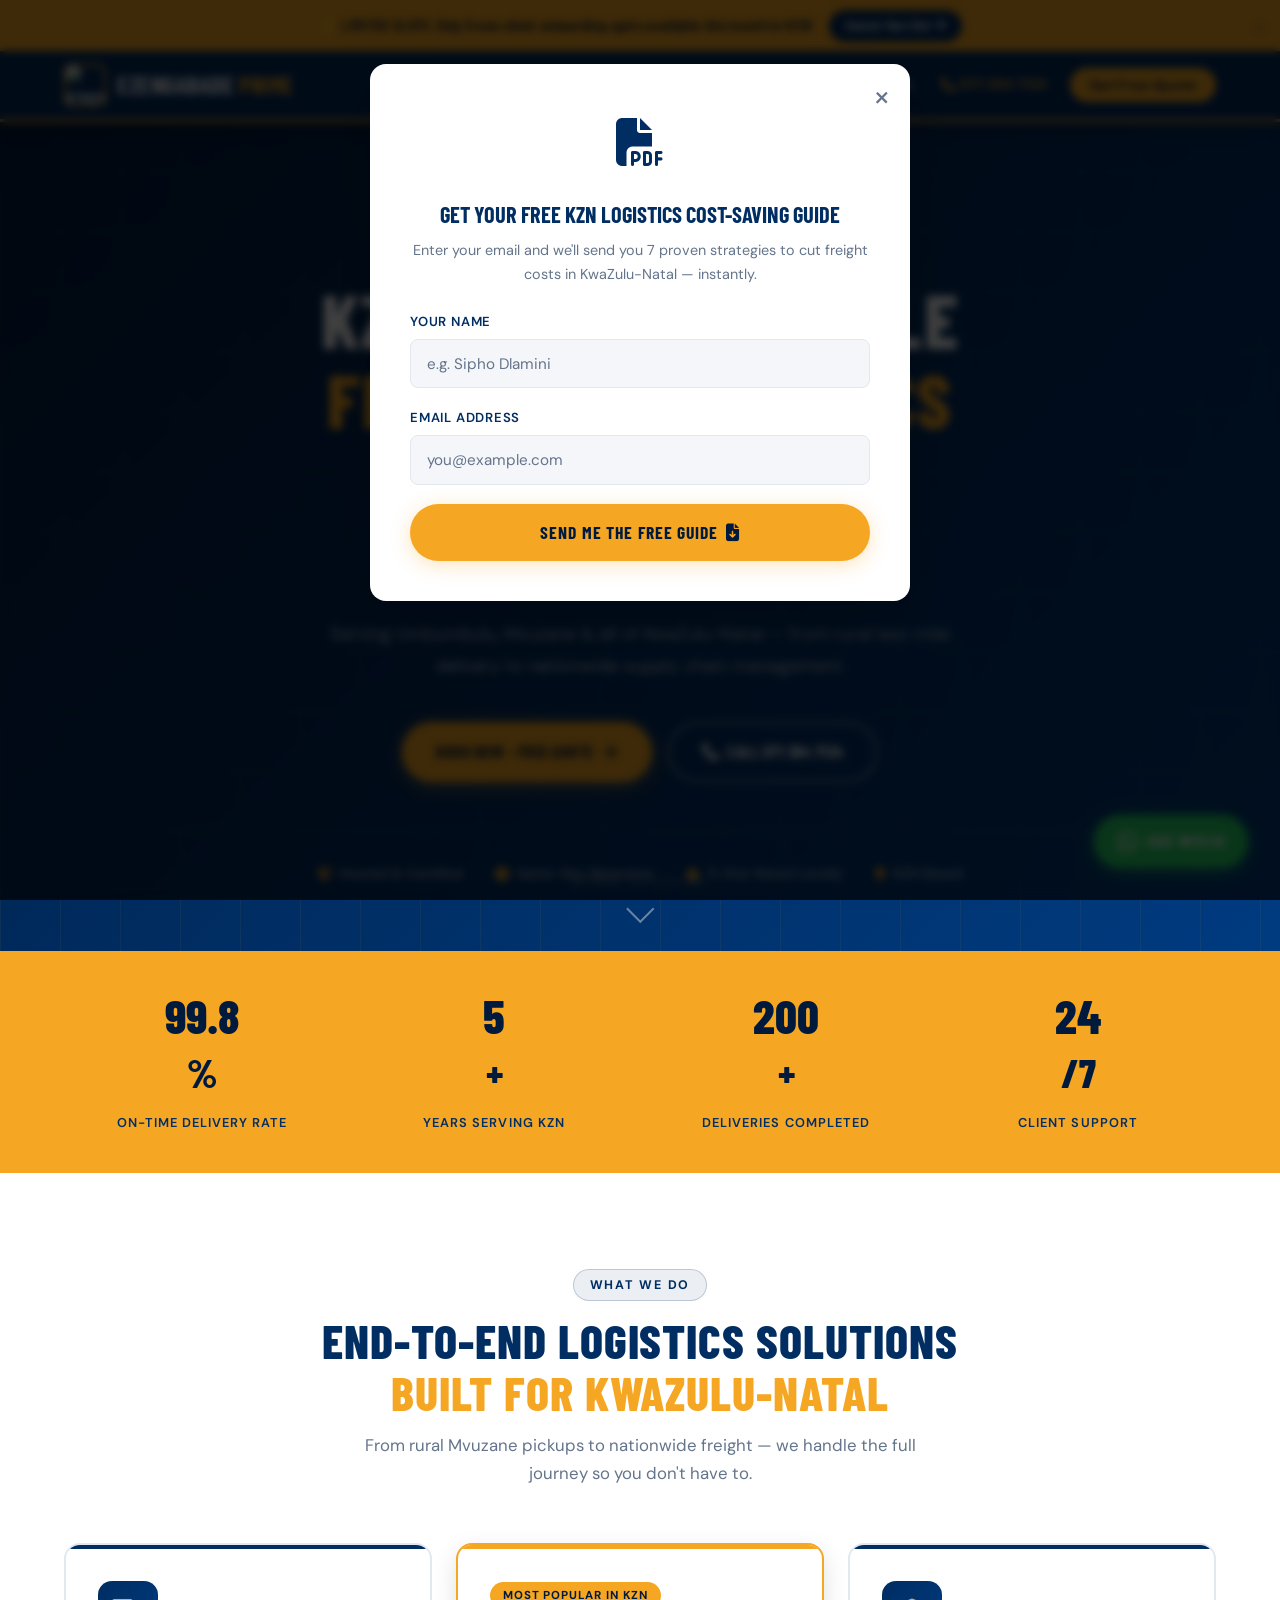
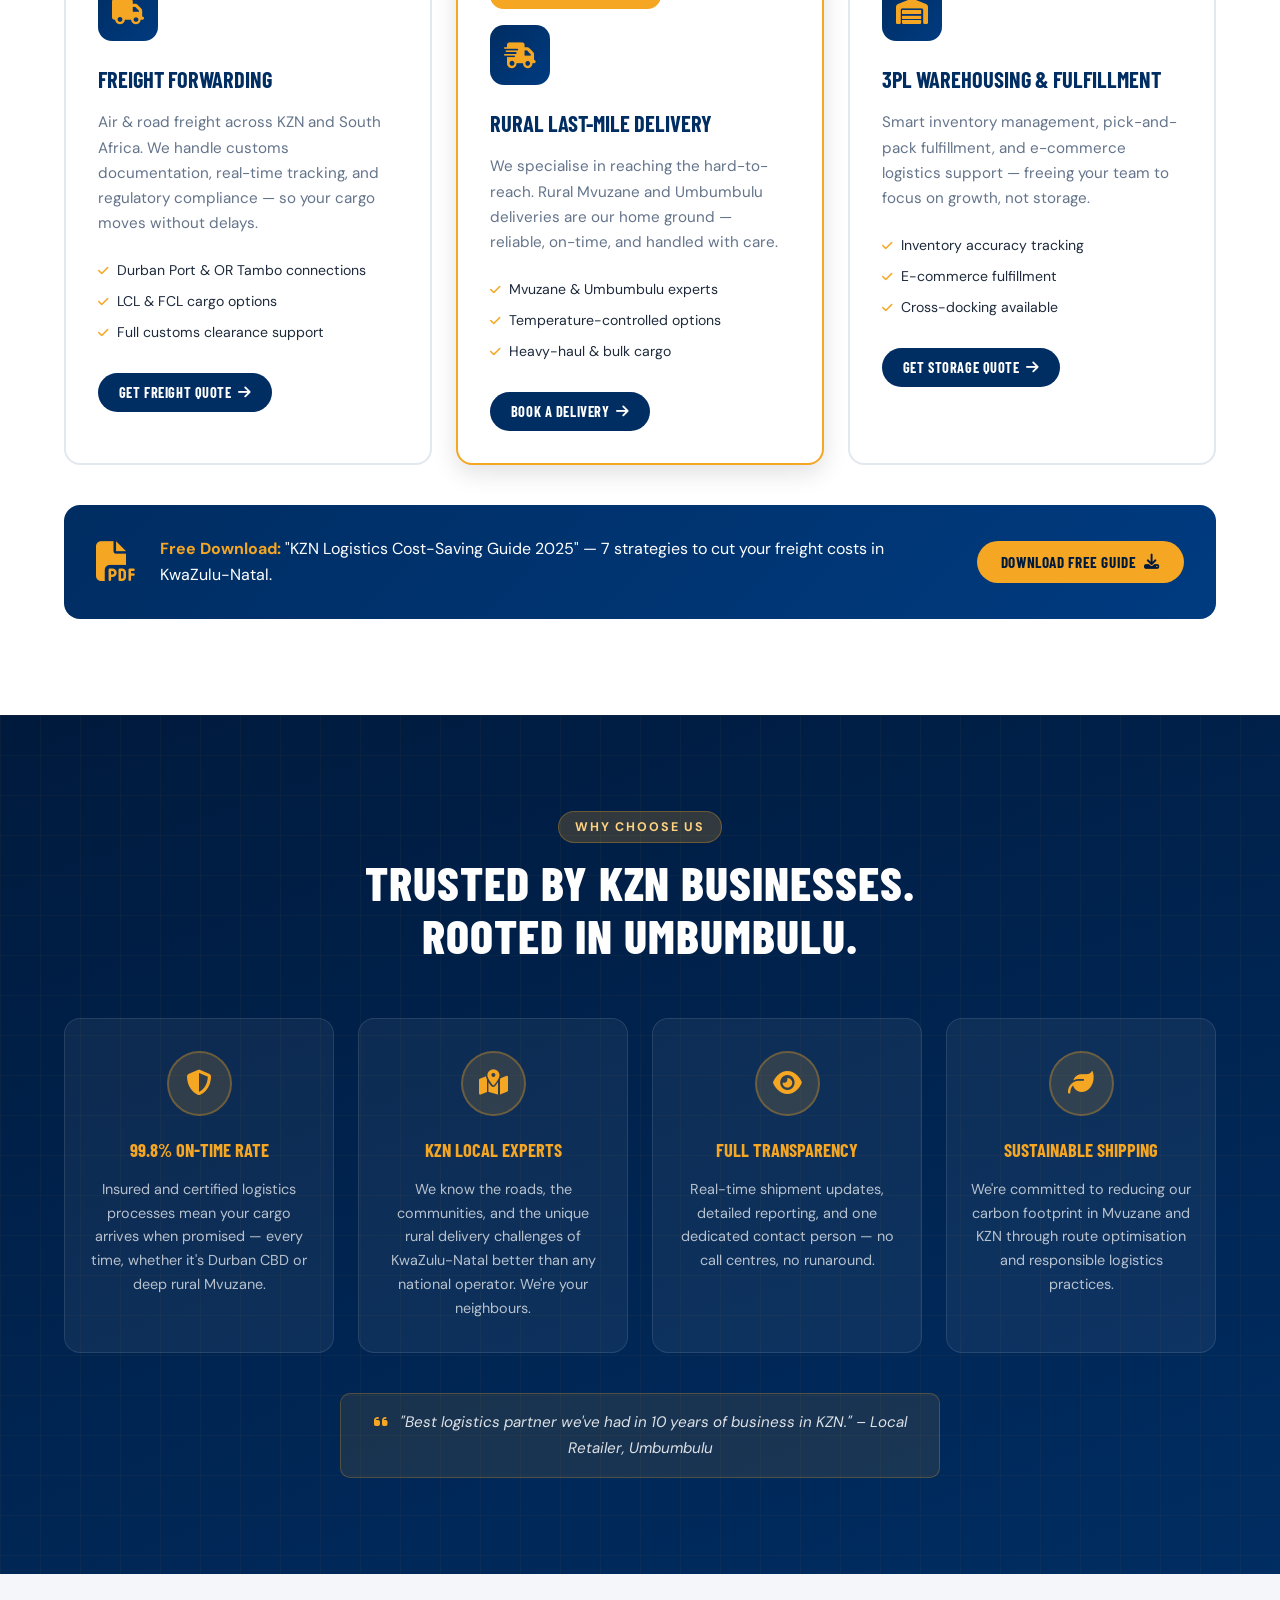
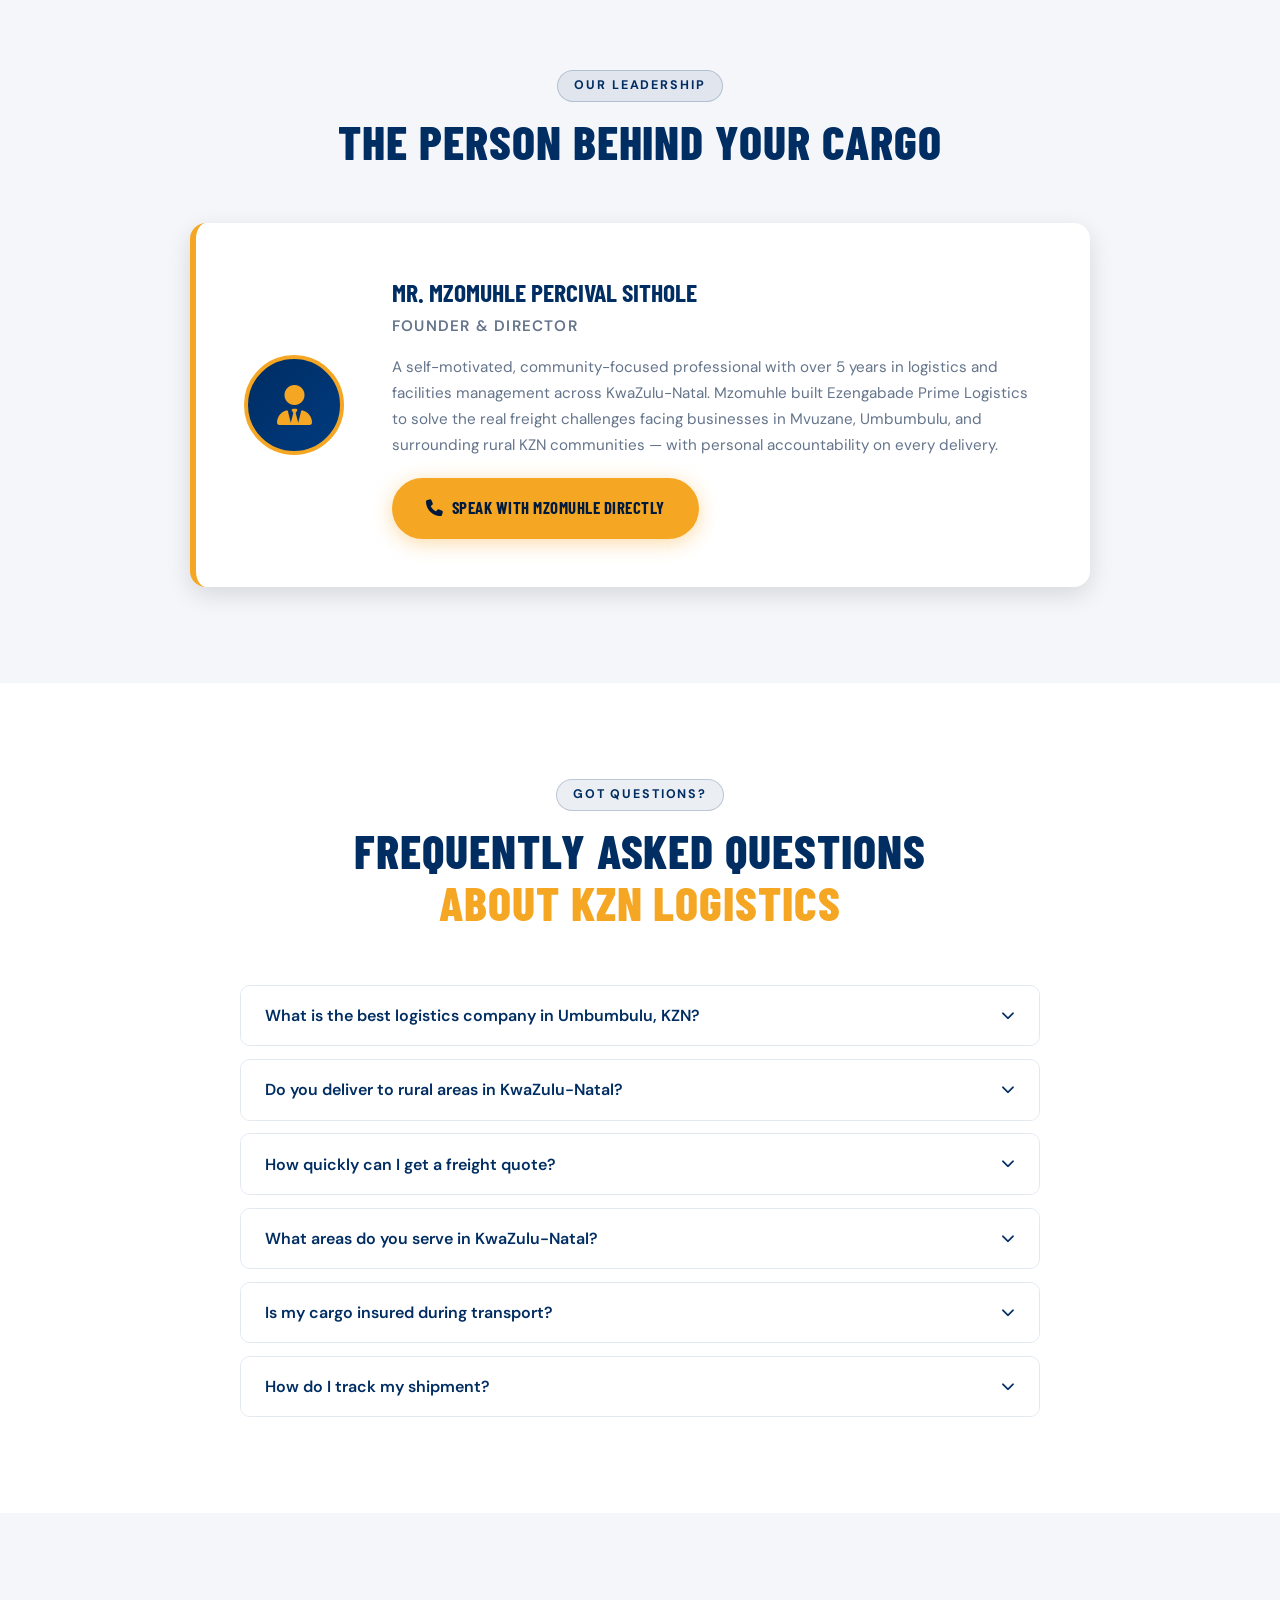
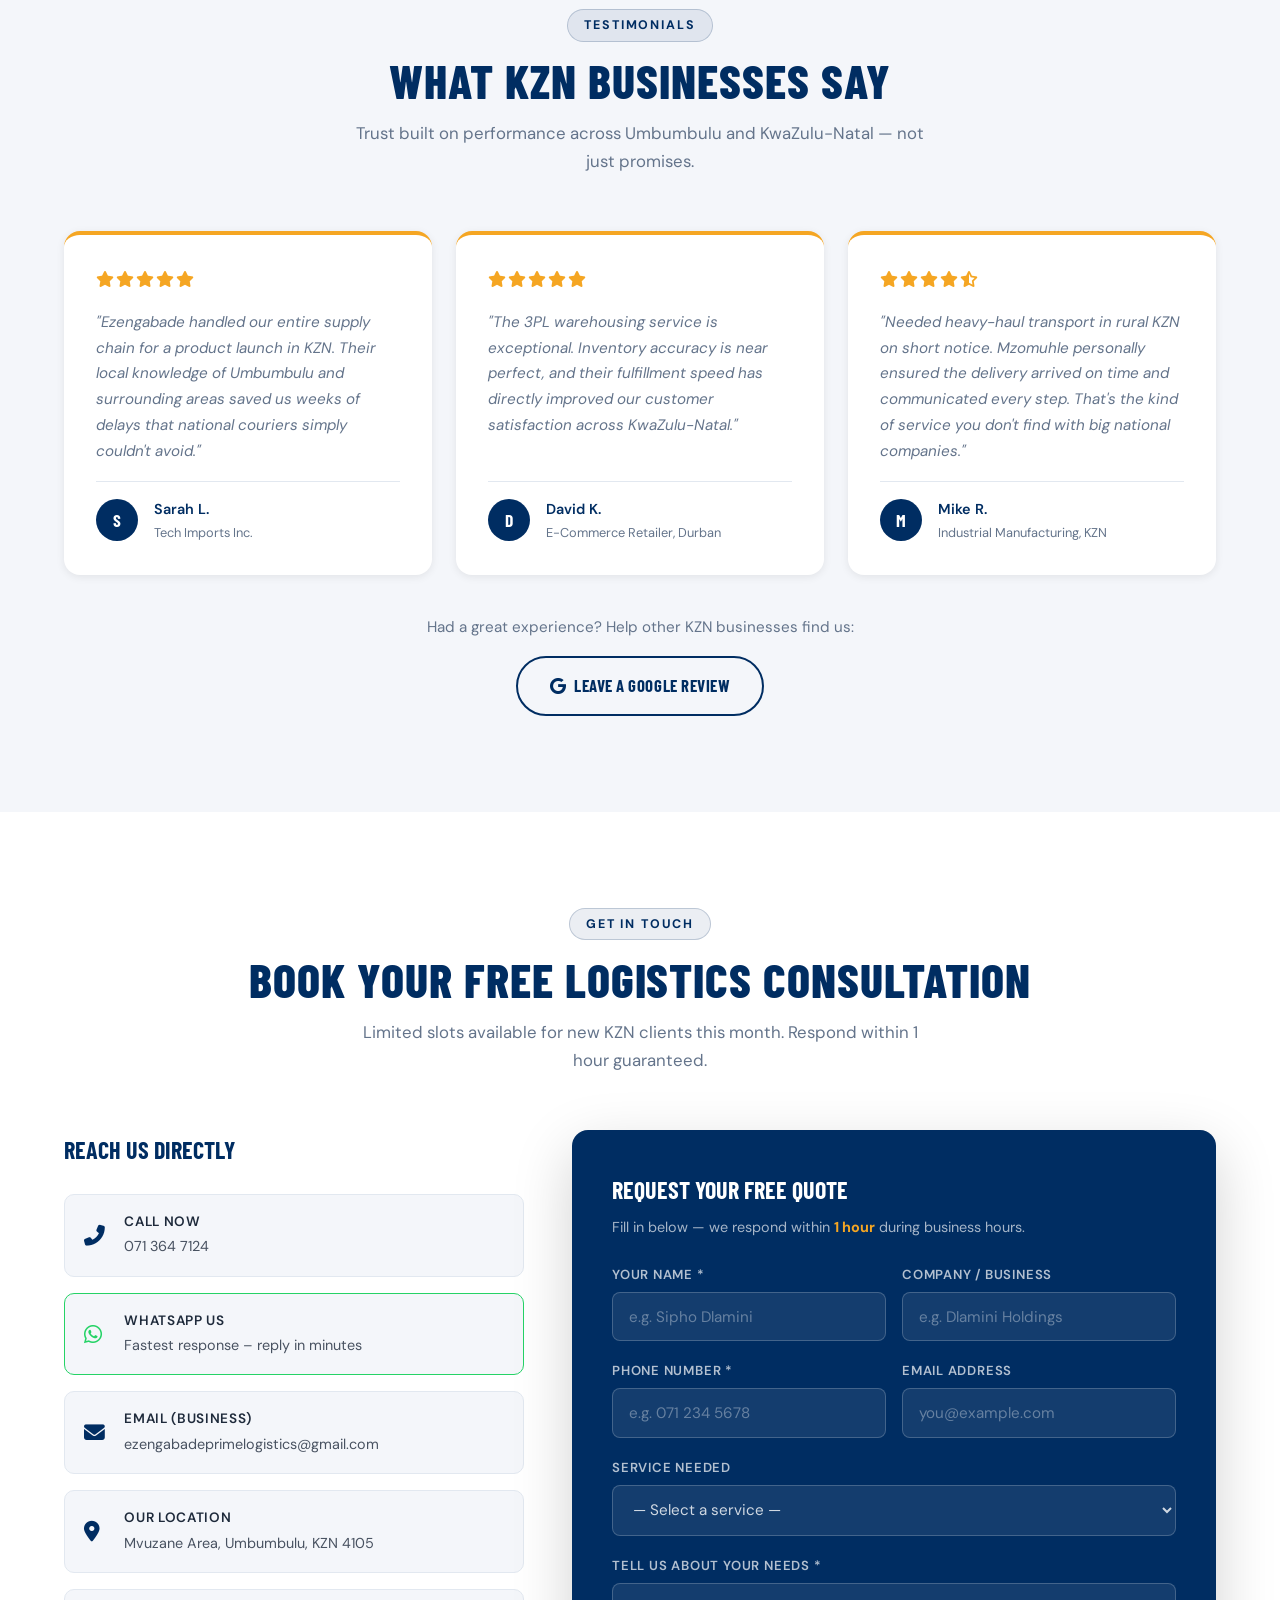
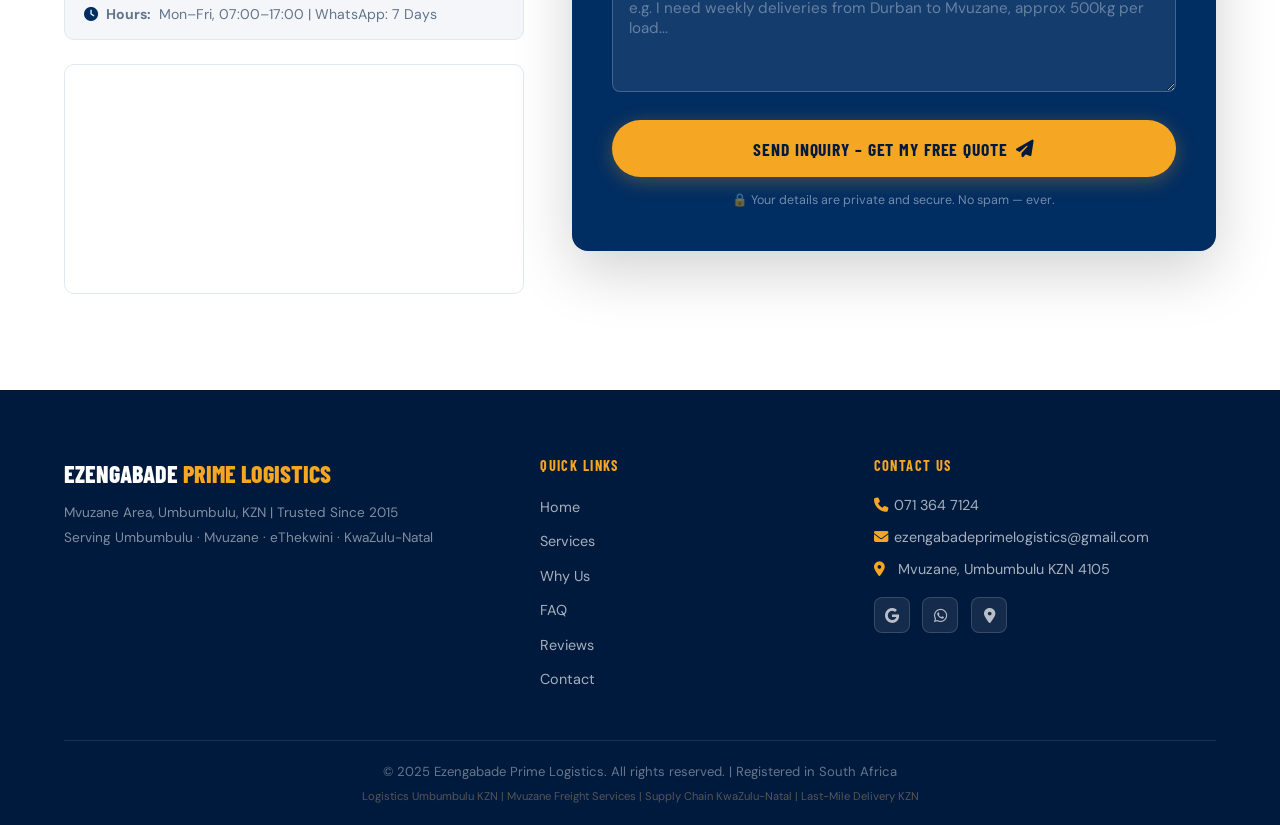
==== index.html @ ec779f1a "update" ====
<!DOCTYPE html>
<html lang="en">
<head>
    <meta charset="UTF-8">
    <meta name="viewport" content="width=device-width, initial-scale=1.0">

    <!-- ===== PRIMARY SEO META TAGS ===== -->
    <title>Ezengabade Prime Logistics | Freight & Delivery Services – Umbumbulu, KZN</title>
    <meta name="description" content="Ezengabade Prime Logistics: Trusted freight forwarding, last-mile delivery & 3PL warehousing in Mvuzane Area, Umbumbulu KZN. Call 071 364 7124 for a free quote today.">
    <meta name="keywords" content="logistics Umbumbulu KZN, Mvuzane freight services, supply chain near Umbumbulu, logistics company KZN, freight forwarding Durban South, last-mile delivery KZN, 3PL warehousing Umbumbulu, rural logistics KwaZulu-Natal">
    <meta name="robots" content="index, follow">
    <meta name="author" content="Ezengabade Prime Logistics">

    <!-- ===== LOCAL BUSINESS / GEO META ===== -->
    <meta name="geo.region" content="ZA-KZN">
    <meta name="geo.placename" content="Umbumbulu, KwaZulu-Natal">
    <meta name="geo.position" content="-29.983979;30.704407">
    <meta name="ICBM" content="-29.983979, 30.704407">

    <!-- ===== OPEN GRAPH (Social / AI Preview) ===== -->
    <meta property="og:title" content="Ezengabade Prime Logistics – Freight & Delivery, Umbumbulu KZN">
    <meta property="og:description" content="Professional freight forwarding, last-mile delivery & supply chain solutions serving Mvuzane, Umbumbulu and all of KwaZulu-Natal. Get a free quote now.">
    <meta property="og:type" content="website">
    <meta property="og:url" content="https://ezengabadeprimelogistics.co.za">
    <meta property="og:image" content="https://ezengabadeprimelogistics.co.za/ezengabade_logo.jpeg">
    <meta property="og:locale" content="en_ZA">

    <!-- ===== TWITTER CARD ===== -->
    <meta name="twitter:card" content="summary_large_image">
    <meta name="twitter:title" content="Ezengabade Prime Logistics – Freight & Delivery KZN">
    <meta name="twitter:description" content="Reliable logistics & freight forwarding based in Umbumbulu, KZN. Serving Mvuzane and all of KwaZulu-Natal.">

    <!-- ===== CANONICAL ===== -->
    <link rel="canonical" href="https://ezengabadeprimelogistics.co.za/">

    <!-- ===== GOOGLE ANALYTICS (GA4) ===== -->
    <script async src="https://www.googletagmanager.com/gtag/js?id=G-5PHPF1S08J"></script>
    <script>
      window.dataLayer = window.dataLayer || [];
      function gtag(){dataLayer.push(arguments);}
      gtag('js', new Date());
      gtag('config', 'G-5PHPF1S08J', { 'send_page_view': true });
      // [CRO] Track CTA clicks as conversion events
      function trackCTA(label) {
        gtag('event', 'cta_click', { 'event_category': 'Lead', 'event_label': label });
      }
    </script>

    <!-- ===== GOOGLE TAG MANAGER (placeholder – replace GTM-XXXXXXX) ===== -->
    <!-- <script>(function(w,d,s,l,i){...})(window,document,'script','dataLayer','GTM-XXXXXXX');</script> -->

    <!-- ===== FACEBOOK PIXEL PLACEHOLDER ===== -->
    <!-- Replace YOUR_PIXEL_ID with actual Pixel ID from Meta Business Manager -->
    <!--
    <script>
      !function(f,b,e,v,n,t,s){...}(window,document,'script','https://connect.facebook.net/en_US/fbevents.js');
      fbq('init', 'YOUR_PIXEL_ID');
      fbq('track', 'PageView');
    </script>
    -->

    <!-- ===== HOTJAR HEATMAP PLACEHOLDER ===== -->
    <!-- Replace YOUR_HOTJAR_ID – tracks clicks, scrolls, rage-clicks for CRO insights -->
    <!--
    <script>
      (function(h,o,t,j,a,r){ h.hj=h.hj||function(){...}; h._hjSettings={hjid:YOUR_HOTJAR_ID,hjsv:6}; ... })(window,document,'https://static.hotjar.com/c/hotjar-','.js?sv=');
    </script>
    -->

    <!-- ===== STRUCTURED DATA: Local Business ===== -->
    <script type="application/ld+json">
    {
      "@context": "https://schema.org",
      "@type": "LocalBusiness",
      "name": "Ezengabade Prime Logistics",
      "description": "Professional freight forwarding, last-mile delivery and 3PL warehousing services in Umbumbulu, KwaZulu-Natal, South Africa.",
      "url": "https://ezengabadeprimelogistics.co.za",
      "telephone": "+27713647124",
      "email": "ezengabadeprimelogistics@gmail.com",
      "founder": { "@type": "Person", "name": "Mr. Mzomuhle Percival Sithole" },
      "address": {
        "@type": "PostalAddress",
        "streetAddress": "Mvuzane Area",
        "addressLocality": "Umbumbulu",
        "addressRegion": "KwaZulu-Natal",
        "postalCode": "4105",
        "addressCountry": "ZA"
      },
      "geo": {
        "@type": "GeoCoordinates",
        "latitude": -29.983979,
        "longitude": 30.704407
      },
      "openingHoursSpecification": [{
        "@type": "OpeningHoursSpecification",
        "dayOfWeek": ["Monday","Tuesday","Wednesday","Thursday","Friday"],
        "opens": "07:00",
        "closes": "17:00"
      }],
      "sameAs": [],
      "priceRange": "$$",
      "areaServed": ["Umbumbulu", "Mvuzane", "KwaZulu-Natal", "South Africa"],
      "serviceType": ["Freight Forwarding", "Last-Mile Delivery", "3PL Warehousing", "Supply Chain Management"]
    }
    </script>

    <!-- ===== STRUCTURED DATA: FAQ Schema (Voice Search + AI Search Optimised) ===== -->
    <script type="application/ld+json">
    {
      "@context": "https://schema.org",
      "@type": "FAQPage",
      "mainEntity": [
        {
          "@type": "Question",
          "name": "What is the best logistics company in Umbumbulu KZN?",
          "acceptedAnswer": {
            "@type": "Answer",
            "text": "Ezengabade Prime Logistics is a leading logistics company in Umbumbulu, KZN, offering freight forwarding, last-mile delivery, and 3PL warehousing across KwaZulu-Natal. Contact us on 071 364 7124."
          }
        },
        {
          "@type": "Question",
          "name": "Does Ezengabade deliver to rural areas in KwaZulu-Natal?",
          "acceptedAnswer": {
            "@type": "Answer",
            "text": "Yes, we specialise in rural KZN delivery including the Mvuzane area and surrounding Umbumbulu communities, overcoming the unique challenges of last-mile delivery in rural KwaZulu-Natal."
          }
        },
        {
          "@type": "Question",
          "name": "How do I get a freight quote in KZN?",
          "acceptedAnswer": {
            "@type": "Answer",
            "text": "Call us on 071 364 7124, WhatsApp us, or fill in our online quote form at ezengabadeprimelogistics.co.za. We respond within the hour during business hours."
          }
        },
        {
          "@type": "Question",
          "name": "What areas does Ezengabade Prime Logistics serve?",
          "acceptedAnswer": {
            "@type": "Answer",
            "text": "We serve Umbumbulu, Mvuzane, Durban South, and all of KwaZulu-Natal for freight, warehousing, and logistics services."
          }
        }
      ]
    }
    </script>

    <!-- Fonts -->
    <link rel="preconnect" href="https://fonts.googleapis.com">
    <link href="https://fonts.googleapis.com/css2?family=Barlow+Condensed:wght@600;700;800&family=DM+Sans:wght@300;400;500;600&display=swap" rel="stylesheet">
    <link rel="stylesheet" href="https://cdnjs.cloudflare.com/ajax/libs/font-awesome/6.4.0/css/all.min.css">
    <link rel="stylesheet" href="style.css">
</head>
<body>

<!-- ===== EXIT-INTENT POPUP (JS-triggered) ===== -->
<div id="exitPopup" class="exit-popup" role="dialog" aria-modal="true" aria-label="Special Offer">
    <div class="exit-popup-content">
        <button class="exit-popup-close" id="closeExitPopup" aria-label="Close">&times;</button>
        <div class="exit-popup-badge">FREE DOWNLOAD</div>
        <h3>Before You Go – Grab Your Free KZN Logistics Guide</h3>
        <p>Download our <strong>"KZN Logistics Cost-Saving Guide 2025"</strong> – 7 proven strategies for cutting freight costs in KwaZulu-Natal.</p>
        <form name="lead-magnet" method="POST" data-netlify="true" action="/thank-you.html" class="exit-popup-form">
            <input type="hidden" name="form-name" value="lead-magnet">
            <input type="hidden" name="Source" value="ExitIntentPopup">
            <input type="email" name="email" placeholder="Enter your email to get the guide" required>
            <button type="submit" onclick="trackCTA('ExitPopup_LeadMagnet')">Send Me the Guide <i class="fas fa-file-download"></i></button>
        </form>
        <p class="exit-popup-small">No spam. Unsubscribe any time.</p>
    </div>
</div>
<div id="exitPopupOverlay" class="exit-popup-overlay"></div>

<!-- ===== URGENT TOP BAR ===== -->
<div class="urgency-bar" id="urgencyBar">
    <span>⚡ LIMITED SLOTS: Only <strong id="slotsLeft">3</strong> new client onboarding spots available this month in KZN!</span>
    <a href="#contact" onclick="trackCTA('UrgencyBar')">Secure Your Slot <i class="fas fa-arrow-right"></i></a>
    <button class="urgency-close" id="closeUrgency" aria-label="Close">×</button>
</div>

<!-- ===== MOBILE MENU ===== -->
<div id="mobileMenu" class="mobile-menu" role="navigation" aria-label="Mobile navigation">
    <button id="closeMenu" class="close-button-mobile" aria-label="Close menu">×</button>
    <ul class="mobile-nav-list">
        <li><a href="#home"><i class="fas fa-home"></i> Home</a></li>
        <li><a href="#services"><i class="fas fa-cube"></i> Services</a></li>
        <li><a href="#why-us"><i class="fas fa-check-circle"></i> Why Us</a></li>
        <li><a href="#faq"><i class="fas fa-question-circle"></i> FAQ</a></li>
        <li><a href="#reviews"><i class="fas fa-star"></i> Reviews</a></li>
        <li><a href="#contact"><i class="fas fa-users"></i> Contact</a></li>
        <li><a href="tel:0713647124" class="mobile-cta-button"><i class="fas fa-phone"></i> Call Now: 071 364 7124</a></li>
    </ul>
</div>

<!-- ===== HEADER ===== -->
<header class="fixed-header" role="banner">
    <div class="container header-inner">
        <a href="#home" class="logo" aria-label="Ezengabade Prime Logistics Home">
            <img src="ezengabade_logo.jpeg" alt="Ezengabade Prime Logistics Logo" class="logo-img">
            <span>Ezengabade <span class="accent-text">Prime</span></span>
        </a>
        <nav role="navigation" aria-label="Main navigation">
            <ul id="nav-list">
                <li><a href="#home">Home</a></li>
                <li><a href="#services">Services</a></li>
                <li><a href="#why-us">Why Us</a></li>
                <li><a href="#faq">FAQ</a></li>
                <li><a href="#reviews">Reviews</a></li>
                <li><a href="tel:0713647124" class="nav-call"><i class="fas fa-phone"></i> 071 364 7124</a></li>
                <li><a href="#contact" class="nav-cta" onclick="trackCTA('Header_GetQuote')">Get Free Quote</a></li>
            </ul>
        </nav>
        <button id="openMenu" class="menu-toggle" aria-label="Open menu" aria-expanded="false"><i class="fas fa-bars"></i></button>
    </div>
</header>

<!-- ===== HERO SECTION ===== -->
<section id="home" class="hero" aria-label="Hero">
    <div class="hero-bg-overlay"></div>
    <div class="hero-grid-lines"></div>
    <div class="container hero-content">
        <!-- A/B Variant A (default) – change hero-variant class to "variant-b" in JS A/B test -->
        <div class="hero-eyebrow"><i class="fas fa-map-marker-alt"></i> Mvuzane Area, Umbumbulu, KZN</div>
        <h1 class="hero-title">
            KZN's Most Reliable<br>
            <span class="hero-title-accent">Freight & Logistics</span><br>
            Partner
        </h1>
        <p class="hero-subtitle">Serving Umbumbulu, Mvuzane &amp; all of KwaZulu-Natal — from rural last-mile delivery to nationwide supply chain management.</p>
        <div class="hero-ctas">
            <a href="#contact" class="cta-button cta-primary" onclick="trackCTA('Hero_GetQuote')">
                Book Now – Free Quote <i class="fas fa-arrow-right"></i>
            </a>
            <a href="tel:0713647124" class="cta-button cta-secondary" onclick="trackCTA('Hero_Call')">
                <i class="fas fa-phone"></i> Call 071 364 7124
            </a>
        </div>
        <div class="hero-trust-bar">
            <div class="trust-item"><i class="fas fa-shield-alt"></i> Insured &amp; Certified</div>
            <div class="trust-item"><i class="fas fa-clock"></i> Same-Day Response</div>
            <div class="trust-item"><i class="fas fa-star"></i> 5-Star Rated Locally</div>
            <div class="trust-item"><i class="fas fa-map-marker-alt"></i> KZN Based</div>
        </div>
    </div>
    <div class="hero-scroll-indicator">
        <span>Scroll to explore</span>
        <div class="scroll-arrow"></div>
    </div>
</section>

<!-- ===== STATS STRIP ===== -->
<section class="stats-strip" aria-label="Key statistics">
    <div class="container stats-grid">
        <div class="stat-item">
            <div class="stat-number" data-target="99.8">0</div>
            <div class="stat-suffix">%</div>
            <div class="stat-label">On-Time Delivery Rate</div>
        </div>
        <div class="stat-item">
            <div class="stat-number" data-target="5">0</div>
            <div class="stat-suffix">+</div>
            <div class="stat-label">Years Serving KZN</div>
        </div>
        <div class="stat-item">
            <div class="stat-number" data-target="200">0</div>
            <div class="stat-suffix">+</div>
            <div class="stat-label">Deliveries Completed</div>
        </div>
        <div class="stat-item">
            <div class="stat-number" data-target="24">0</div>
            <div class="stat-suffix">/7</div>
            <div class="stat-label">Client Support</div>
        </div>
    </div>
</section>

<!-- ===== SERVICES SECTION ===== -->
<section id="services" class="section-padding" aria-label="Services">
    <div class="container">
        <div class="section-header">
            <div class="section-tag">What We Do</div>
            <h2 class="section-title">End-to-End Logistics Solutions<br><span class="title-kzn">Built for KwaZulu-Natal</span></h2>
            <p class="section-description">From rural Mvuzane pickups to nationwide freight — we handle the full journey so you don't have to.</p>
        </div>
        <div class="service-grid">

            <article class="service-card" data-service="Freight Forwarding">
                <div class="service-card-inner">
                    <div class="service-icon-wrap"><i class="fas fa-truck service-icon"></i></div>
                    <h3>Freight Forwarding</h3>
                    <p>Air &amp; road freight across KZN and South Africa. We handle customs documentation, real-time tracking, and regulatory compliance — so your cargo moves without delays.</p>
                    <ul class="service-bullets">
                        <li><i class="fas fa-check"></i> Durban Port & OR Tambo connections</li>
                        <li><i class="fas fa-check"></i> LCL &amp; FCL cargo options</li>
                        <li><i class="fas fa-check"></i> Full customs clearance support</li>
                    </ul>
                    <button class="quote-cta-small open-modal" data-service-name="Freight Forwarding" onclick="trackCTA('Service_Freight')">
                        Get Freight Quote <i class="fas fa-arrow-right"></i>
                    </button>
                </div>
            </article>

            <article class="service-card featured-service" data-service="Last-Mile Delivery">
                <div class="service-card-inner">
                    <div class="service-featured-badge">Most Popular in KZN</div>
                    <div class="service-icon-wrap"><i class="fas fa-truck-fast service-icon"></i></div>
                    <h3>Rural Last-Mile Delivery</h3>
                    <p>We specialise in reaching the hard-to-reach. Rural Mvuzane and Umbumbulu deliveries are our home ground — reliable, on-time, and handled with care.</p>
                    <ul class="service-bullets">
                        <li><i class="fas fa-check"></i> Mvuzane &amp; Umbumbulu experts</li>
                        <li><i class="fas fa-check"></i> Temperature-controlled options</li>
                        <li><i class="fas fa-check"></i> Heavy-haul &amp; bulk cargo</li>
                    </ul>
                    <button class="quote-cta-small open-modal" data-service-name="Last-Mile Delivery" onclick="trackCTA('Service_LastMile')">
                        Book a Delivery <i class="fas fa-arrow-right"></i>
                    </button>
                </div>
            </article>

            <article class="service-card" data-service="3PL Warehousing">
                <div class="service-card-inner">
                    <div class="service-icon-wrap"><i class="fas fa-warehouse service-icon"></i></div>
                    <h3>3PL Warehousing &amp; Fulfillment</h3>
                    <p>Smart inventory management, pick-and-pack fulfillment, and e-commerce logistics support — freeing your team to focus on growth, not storage.</p>
                    <ul class="service-bullets">
                        <li><i class="fas fa-check"></i> Inventory accuracy tracking</li>
                        <li><i class="fas fa-check"></i> E-commerce fulfillment</li>
                        <li><i class="fas fa-check"></i> Cross-docking available</li>
                    </ul>
                    <button class="quote-cta-small open-modal" data-service-name="3PL Warehousing" onclick="trackCTA('Service_3PL')">
                        Get Storage Quote <i class="fas fa-arrow-right"></i>
                    </button>
                </div>
            </article>

        </div>

        <!-- LEAD MAGNET STRIP -->
        <div class="lead-magnet-strip">
            <div class="lead-magnet-icon"><i class="fas fa-file-pdf"></i></div>
            <div class="lead-magnet-text">
                <strong>Free Download:</strong> "KZN Logistics Cost-Saving Guide 2025" — 7 strategies to cut your freight costs in KwaZulu-Natal.
            </div>
            <button class="lead-magnet-btn" id="openLeadMagnet" onclick="trackCTA('LeadMagnet_Services')">
                Download Free Guide <i class="fas fa-download"></i>
            </button>
        </div>
    </div>
</section>

<!-- ===== LEAD MAGNET MODAL ===== -->
<div id="leadMagnetModal" class="modal" role="dialog" aria-modal="true" aria-label="Download KZN Logistics Guide">
    <div class="modal-content lead-magnet-modal-content">
        <button class="close-button" id="closeLeadMagnet" aria-label="Close">&times;</button>
        <div class="lm-icon"><i class="fas fa-file-pdf"></i></div>
        <h3 class="modal-title">Get Your Free KZN Logistics Cost-Saving Guide</h3>
        <p class="modal-subtitle">Enter your email and we'll send you 7 proven strategies to cut freight costs in KwaZulu-Natal — instantly.</p>
        <form name="lead-magnet-modal" method="POST" data-netlify="true" action="/thank-you.html" class="professional-form">
            <input type="hidden" name="form-name" value="lead-magnet-modal">
            <input type="hidden" name="Source" value="LeadMagnetModal">
            <div class="form-group">
                <label for="lm_name">Your Name</label>
                <input type="text" id="lm_name" name="name" placeholder="e.g. Sipho Dlamini" required>
            </div>
            <div class="form-group">
                <label for="lm_email">Email Address</label>
                <input type="email" id="lm_email" name="email" placeholder="you@example.com" required>
            </div>
            <button type="submit" class="submit-button large-button" onclick="trackCTA('LeadMagnet_Download')">
                Send Me the Free Guide <i class="fas fa-file-download"></i>
            </button>
        </form>
    </div>
</div>

<!-- ===== WHY US SECTION ===== -->
<section id="why-us" class="section-padding why-us-section" aria-label="Why choose Ezengabade">
    <div class="container">
        <div class="section-header">
            <div class="section-tag light-tag">Why Choose Us</div>
            <h2 class="section-title white-text">Trusted by KZN Businesses.<br>Rooted in Umbumbulu.</h2>
        </div>
        <div class="feature-grid">
            <div class="feature-item">
                <div class="feature-icon-wrap"><i class="fas fa-shield-alt"></i></div>
                <h3>99.8% On-Time Rate</h3>
                <p>Insured and certified logistics processes mean your cargo arrives when promised — every time, whether it's Durban CBD or deep rural Mvuzane.</p>
            </div>
            <div class="feature-item">
                <div class="feature-icon-wrap"><i class="fas fa-map-marked-alt"></i></div>
                <h3>KZN Local Experts</h3>
                <p>We know the roads, the communities, and the unique rural delivery challenges of KwaZulu-Natal better than any national operator. We're your neighbours.</p>
            </div>
            <div class="feature-item">
                <div class="feature-icon-wrap"><i class="fas fa-eye"></i></div>
                <h3>Full Transparency</h3>
                <p>Real-time shipment updates, detailed reporting, and one dedicated contact person — no call centres, no runaround.</p>
            </div>
            <div class="feature-item">
                <div class="feature-icon-wrap"><i class="fas fa-leaf"></i></div>
                <h3>Sustainable Shipping</h3>
                <p>We're committed to reducing our carbon footprint in Mvuzane and KZN through route optimisation and responsible logistics practices.</p>
            </div>
        </div>

        <!-- SOCIAL PROOF INLINE -->
        <div class="inline-proof">
            <div class="proof-item"><i class="fas fa-quote-left"></i> "Best logistics partner we've had in 10 years of business in KZN." – Local Retailer, Umbumbulu</div>
        </div>
    </div>
</section>

<!-- ===== LEADERSHIP ===== -->
<section id="leadership" class="section-padding leadership-section" aria-label="Leadership">
    <div class="container">
        <div class="section-header">
            <div class="section-tag">Our Leadership</div>
            <h2 class="section-title">The Person Behind Your Cargo</h2>
        </div>
        <div class="leadership-card">
            <div class="leadership-avatar">
                <i class="fas fa-user-tie"></i>
            </div>
            <div class="leadership-info">
                <h3>Mr. Mzomuhle Percival Sithole</h3>
                <p class="leadership-title">Founder &amp; Director</p>
                <p>A self-motivated, community-focused professional with over 5 years in logistics and facilities management across KwaZulu-Natal. Mzomuhle built Ezengabade Prime Logistics to solve the real freight challenges facing businesses in Mvuzane, Umbumbulu, and surrounding rural KZN communities — with personal accountability on every delivery.</p>
                <a href="tel:0713647124" class="cta-button cta-primary" style="display:inline-flex; margin-top:1.2rem;" onclick="trackCTA('Leadership_Call')">
                    <i class="fas fa-phone"></i> Speak with Mzomuhle Directly
                </a>
            </div>
        </div>
    </div>
</section>

<!-- ===== FAQ SECTION (Voice + AI Search Optimised) ===== -->
<section id="faq" class="section-padding faq-section" aria-label="Frequently asked questions">
    <div class="container">
        <div class="section-header">
            <div class="section-tag">Got Questions?</div>
            <h2 class="section-title">Frequently Asked Questions<br><span class="title-kzn">About KZN Logistics</span></h2>
        </div>
        <div class="faq-grid">
            <div class="faq-item">
                <button class="faq-question" aria-expanded="false">
                    What is the best logistics company in Umbumbulu, KZN?
                    <i class="fas fa-chevron-down faq-icon"></i>
                </button>
                <div class="faq-answer">
                    <p>Ezengabade Prime Logistics is widely regarded as the leading logistics company in Umbumbulu, KZN. We are the only logistics provider based right in the Mvuzane area, giving us unmatched local knowledge and response times for clients across KwaZulu-Natal.</p>
                </div>
            </div>
            <div class="faq-item">
                <button class="faq-question" aria-expanded="false">
                    Do you deliver to rural areas in KwaZulu-Natal?
                    <i class="fas fa-chevron-down faq-icon"></i>
                </button>
                <div class="faq-answer">
                    <p>Yes — rural KZN delivery is our speciality. We navigate the roads and terrain of Mvuzane, Umbumbulu, and surrounding communities daily. Where national couriers stop, we keep going.</p>
                </div>
            </div>
            <div class="faq-item">
                <button class="faq-question" aria-expanded="false">
                    How quickly can I get a freight quote?
                    <i class="fas fa-chevron-down faq-icon"></i>
                </button>
                <div class="faq-answer">
                    <p>We respond to all quote requests within 1 hour during business hours. WhatsApp us on 071 364 7124 for the fastest response — we typically reply within minutes.</p>
                </div>
            </div>
            <div class="faq-item">
                <button class="faq-question" aria-expanded="false">
                    What areas do you serve in KwaZulu-Natal?
                    <i class="fas fa-chevron-down faq-icon"></i>
                </button>
                <div class="faq-answer">
                    <p>We are based in Mvuzane, Umbumbulu and serve the wider KZN region including Durban South, eThekwini, and can arrange nationwide freight across South Africa for our clients.</p>
                </div>
            </div>
            <div class="faq-item">
                <button class="faq-question" aria-expanded="false">
                    Is my cargo insured during transport?
                    <i class="fas fa-chevron-down faq-icon"></i>
                </button>
                <div class="faq-answer">
                    <p>Yes. All our logistics operations follow certified, insured processes. We can discuss cargo insurance options with you when you request a quote — your goods are protected.</p>
                </div>
            </div>
            <div class="faq-item">
                <button class="faq-question" aria-expanded="false">
                    How do I track my shipment?
                    <i class="fas fa-chevron-down faq-icon"></i>
                </button>
                <div class="faq-answer">
                    <p>We provide real-time shipment updates directly to you via WhatsApp and email. No waiting on hold — your dedicated contact keeps you informed at every stage of the delivery.</p>
                </div>
            </div>
        </div>
    </div>
</section>

<!-- ===== REVIEWS SECTION ===== -->
<section id="reviews" class="section-padding reviews-section" aria-label="Client reviews">
    <div class="container">
        <div class="section-header">
            <div class="section-tag">Testimonials</div>
            <h2 class="section-title">What KZN Businesses Say</h2>
            <p class="section-description">Trust built on performance across Umbumbulu and KwaZulu-Natal — not just promises.</p>
        </div>
        <div class="review-grid">
            <article class="review-card">
                <div class="stars" aria-label="5 out of 5 stars">
                    <i class="fas fa-star"></i><i class="fas fa-star"></i><i class="fas fa-star"></i><i class="fas fa-star"></i><i class="fas fa-star"></i>
                </div>
                <p class="review-text">"Ezengabade handled our entire supply chain for a product launch in KZN. Their local knowledge of Umbumbulu and surrounding areas saved us weeks of delays that national couriers simply couldn't avoid."</p>
                <div class="reviewer-details">
                    <div class="reviewer-avatar">S</div>
                    <div>
                        <p class="reviewer-name">Sarah L.</p>
                        <p class="reviewer-company">Tech Imports Inc.</p>
                    </div>
                </div>
            </article>
            <article class="review-card">
                <div class="stars" aria-label="5 out of 5 stars">
                    <i class="fas fa-star"></i><i class="fas fa-star"></i><i class="fas fa-star"></i><i class="fas fa-star"></i><i class="fas fa-star"></i>
                </div>
                <p class="review-text">"The 3PL warehousing service is exceptional. Inventory accuracy is near perfect, and their fulfillment speed has directly improved our customer satisfaction across KwaZulu-Natal."</p>
                <div class="reviewer-details">
                    <div class="reviewer-avatar">D</div>
                    <div>
                        <p class="reviewer-name">David K.</p>
                        <p class="reviewer-company">E-Commerce Retailer, Durban</p>
                    </div>
                </div>
            </article>
            <article class="review-card">
                <div class="stars" aria-label="4.5 out of 5 stars">
                    <i class="fas fa-star"></i><i class="fas fa-star"></i><i class="fas fa-star"></i><i class="fas fa-star"></i><i class="fas fa-star-half-alt"></i>
                </div>
                <p class="review-text">"Needed heavy-haul transport in rural KZN on short notice. Mzomuhle personally ensured the delivery arrived on time and communicated every step. That's the kind of service you don't find with big national companies."</p>
                <div class="reviewer-details">
                    <div class="reviewer-avatar">M</div>
                    <div>
                        <p class="reviewer-name">Mike R.</p>
                        <p class="reviewer-company">Industrial Manufacturing, KZN</p>
                    </div>
                </div>
            </article>
        </div>

        <!-- REVIEW CTA -->
        <div class="review-cta-block">
            <p>Had a great experience? Help other KZN businesses find us:</p>
            <a href="YOUR_GBP_REVIEW_LINK" target="_blank" rel="noopener" class="cta-button cta-outline" onclick="trackCTA('GoogleReview')">
                <i class="fab fa-google"></i> Leave a Google Review
            </a>
        </div>
    </div>
</section>

<!-- ===== CONTACT SECTION ===== -->
<section id="contact" class="section-padding contact-section" aria-label="Contact us">
    <div class="container">
        <div class="section-header">
            <div class="section-tag">Get in Touch</div>
            <h2 class="section-title">Book Your Free Logistics Consultation</h2>
            <p class="section-description">Limited slots available for new KZN clients this month. Respond within 1 hour guaranteed.</p>
        </div>

        <div class="contact-layout">
            <!-- Contact Info -->
            <div class="contact-info">
                <h3>Reach Us Directly</h3>
                <div class="contact-detail">
                    <a href="tel:0713647124" class="contact-link-block" onclick="trackCTA('Contact_Call')">
                        <i class="fas fa-phone-alt"></i>
                        <div>
                            <strong>Call Now</strong>
                            <span>071 364 7124</span>
                        </div>
                    </a>
                </div>
                <div class="contact-detail">
                    <a href="https://wa.me/27713647124?text=Hello%20Ezengabade%20Prime%20Logistics%2C%20I%20need%20a%20logistics%20quote." target="_blank" rel="noopener" class="contact-link-block whatsapp-contact" onclick="trackCTA('Contact_WhatsApp')">
                        <i class="fab fa-whatsapp"></i>
                        <div>
                            <strong>WhatsApp Us</strong>
                            <span>Fastest response – reply in minutes</span>
                        </div>
                    </a>
                </div>
                <div class="contact-detail">
                    <a href="mailto:ezengabadeprimelogistics@gmail.com" class="contact-link-block" onclick="trackCTA('Contact_Email')">
                        <i class="fas fa-envelope"></i>
                        <div>
                            <strong>Email (Business)</strong>
                            <span>ezengabadeprimelogistics@gmail.com</span>
                        </div>
                    </a>
                </div>
                <div class="contact-detail">
                    <div class="contact-link-block no-link">
                        <i class="fas fa-map-marker-alt"></i>
                        <div>
                            <strong>Our Location</strong>
                            <span>Mvuzane Area, Umbumbulu, KZN 4105</span>
                        </div>
                    </div>
                </div>
                <div class="contact-hours">
                    <i class="fas fa-clock"></i>
                    <strong>Hours:</strong> Mon–Fri, 07:00–17:00 | WhatsApp: 7 Days
                </div>

                <!-- MAP EMBED -->
                <div class="map-embed-container" style="margin-top:1.5rem;">
                    <iframe
                        title="Ezengabade Prime Logistics location in Umbumbulu, KZN"
                        src="https://www.google.com/maps/embed?pb=!1m18!1m12!1m3!1d3455.841703457901!2d30.704406999999996!3d-29.983978950000004!2m3!1f0!2f0!3f0!3m2!1i1024!2i768!4f13.1!3m3!1m2!1s0x1ef659e763f0b82f%3A0x8ace520bec514431!2sUmbumbulu%2C%204105!5e0!3m2!1sen!2sza!4v1764681576257!5m2!1sen!2sza"
                        width="100%" height="220" style="border:0; border-radius:10px;" allowfullscreen loading="lazy" referrerpolicy="no-referrer-when-downgrade">
                    </iframe>
                </div>
            </div>

            <!-- Contact Form -->
            <div class="contact-form-wrapper">
                <h4 class="form-header">Request Your Free Quote</h4>
                <p class="form-subheader">Fill in below — we respond within <strong>1 hour</strong> during business hours.</p>
                <form name="general-inquiry" method="POST" data-netlify="true" action="/thank-you.html" class="professional-form" id="mainContactForm">
                    <input type="hidden" name="form-name" value="general-inquiry">
                    <input type="hidden" name="Source" value="Website_ContactForm">

                    <div class="form-row">
                        <div class="form-group">
                            <label for="c_name">Your Name *</label>
                            <input type="text" id="c_name" name="name" placeholder="e.g. Sipho Dlamini" required autocomplete="name">
                        </div>
                        <div class="form-group">
                            <label for="c_company">Company / Business</label>
                            <input type="text" id="c_company" name="company" placeholder="e.g. Dlamini Holdings" autocomplete="organization">
                        </div>
                    </div>
                    <div class="form-row">
                        <div class="form-group">
                            <label for="c_phone">Phone Number *</label>
                            <input type="tel" id="c_phone" name="phone" placeholder="e.g. 071 234 5678" required autocomplete="tel">
                        </div>
                        <div class="form-group">
                            <label for="c_email">Email Address</label>
                            <input type="email" id="c_email" name="email" placeholder="you@example.com" autocomplete="email">
                        </div>
                    </div>
                    <div class="form-group">
                        <label for="c_service">Service Needed</label>
                        <select id="c_service" name="service">
                            <option value="">— Select a service —</option>
                            <option value="Freight Forwarding">Freight Forwarding</option>
                            <option value="Last-Mile Delivery">Last-Mile / Rural Delivery</option>
                            <option value="3PL Warehousing">3PL Warehousing &amp; Fulfillment</option>
                            <option value="Heavy Haul">Heavy-Haul Transport</option>
                            <option value="Supply Chain">Supply Chain Management</option>
                            <option value="Other">Other / Not Sure</option>
                        </select>
                    </div>
                    <div class="form-group">
                        <label for="c_details">Tell Us About Your Needs *</label>
                        <textarea id="c_details" name="details" rows="4" placeholder="e.g. I need weekly deliveries from Durban to Mvuzane, approx 500kg per load..." required></textarea>
                    </div>
                    <button type="submit" class="submit-button large-button" onclick="trackCTA('ContactForm_Submit')">
                        Send Inquiry – Get My Free Quote <i class="fas fa-paper-plane"></i>
                    </button>
                    <p class="form-privacy">🔒 Your details are private and secure. No spam — ever.</p>
                </form>
            </div>
        </div>
    </div>
</section>

<!-- ===== FOOTER ===== -->
<footer role="contentinfo">
    <div class="container footer-inner">
        <div class="footer-brand">
            <p class="footer-logo">Ezengabade <span>Prime Logistics</span></p>
            <p class="footer-tagline">Mvuzane Area, Umbumbulu, KZN | Trusted Since 2015</p>
            <p class="footer-tagline">Serving Umbumbulu · Mvuzane · eThekwini · KwaZulu-Natal</p>
        </div>
        <div class="footer-links">
            <h4>Quick Links</h4>
            <ul>
                <li><a href="#home">Home</a></li>
                <li><a href="#services">Services</a></li>
                <li><a href="#why-us">Why Us</a></li>
                <li><a href="#faq">FAQ</a></li>
                <li><a href="#reviews">Reviews</a></li>
                <li><a href="#contact">Contact</a></li>
            </ul>
        </div>
        <div class="footer-contact">
            <h4>Contact Us</h4>
            <p><a href="tel:0713647124"><i class="fas fa-phone"></i> 071 364 7124</a></p>
            <p><a href="mailto:ezengabadeprimelogistics@gmail.com"><i class="fas fa-envelope"></i> ezengabadeprimelogistics@gmail.com</a></p>
            <p><i class="fas fa-map-marker-alt"></i> Mvuzane, Umbumbulu KZN 4105</p>
            <div class="footer-social">
                <a href="YOUR_GBP_REVIEW_LINK" target="_blank" rel="noopener" title="Review us on Google" aria-label="Google Reviews">
                    <i class="fab fa-google"></i>
                </a>
                <a href="https://wa.me/27713647124" target="_blank" rel="noopener" title="WhatsApp us" aria-label="WhatsApp">
                    <i class="fab fa-whatsapp"></i>
                </a>
                <a href="YOUR_GBP_MAPS_LINK" target="_blank" rel="noopener" title="Find us on Google Maps" aria-label="Google Maps">
                    <i class="fas fa-map-marker-alt"></i>
                </a>
            </div>
        </div>
    </div>
    <div class="footer-bottom">
        <div class="container">
            <p class="copyright">© 2025 Ezengabade Prime Logistics. All rights reserved. | Registered in South Africa</p>
            <p class="footer-seo-keywords" aria-hidden="true" style="font-size:0.7rem; color:#555; margin-top:0.3rem;">
                Logistics Umbumbulu KZN | Mvuzane Freight Services | Supply Chain KwaZulu-Natal | Last-Mile Delivery KZN
            </p>
        </div>
    </div>
</footer>

<!-- ===== SERVICE QUOTE MODAL ===== -->
<div id="serviceModal" class="modal" role="dialog" aria-modal="true" aria-label="Request a service quote">
    <div class="modal-content">
        <button class="close-button" id="closeServiceModal" aria-label="Close">&times;</button>
        <div class="modal-header-icon"><i class="fas fa-file-invoice"></i></div>
        <h3 class="modal-title">Request Quote: <span id="modalServiceName"></span></h3>
        <p class="modal-subtitle">Tell us your needs — we'll send a tailored quote within 1 hour.</p>
        <form name="service-quote" method="POST" data-netlify="true" action="/thank-you.html" class="professional-form">
            <input type="hidden" name="form-name" value="service-quote">
            <input type="hidden" name="ServiceRequested" id="serviceRequestedInput">
            <input type="hidden" name="Source" value="Website_QuoteModal">
            <div class="form-group">
                <label for="modal_name">Full Name *</label>
                <input type="text" id="modal_name" name="name" placeholder="e.g. Sipho Dlamini" required>
            </div>
            <div class="form-group">
                <label for="modal_phone">Phone Number *</label>
                <input type="tel" id="modal_phone" name="phone" placeholder="e.g. 071 234 5678" required>
            </div>
            <div class="form-group">
                <label for="modal_email">Email Address</label>
                <input type="email" id="modal_email" name="email" placeholder="you@example.com">
            </div>
            <div class="form-group">
                <label for="modal_cargo">Cargo / Freight Details *</label>
                <textarea id="modal_cargo" name="cargo_details" rows="3" placeholder="e.g. 5 pallets of building materials, Durban to Mvuzane weekly..." required></textarea>
            </div>
            <button type="submit" class="submit-button large-button" onclick="trackCTA('ServiceModal_Submit')">
                Get My Quote Now <i class="fas fa-arrow-right"></i>
            </button>
        </form>
    </div>
</div>

<!-- ===== WHATSAPP FLOATING BUTTON ===== -->
<a href="https://wa.me/27713647124?text=Hello%20Ezengabade%20Prime%20Logistics%2C%20I%20need%20a%20logistics%20quote." 
   target="_blank" rel="noopener" class="whatsapp-float" 
   title="Chat with us on WhatsApp – fastest response"
   aria-label="Chat on WhatsApp"
   onclick="trackCTA('WhatsApp_Float')">
    <i class="fab fa-whatsapp"></i>
    <span class="whatsapp-label">Chat with us</span>
</a>

<!-- ===== TIDIO CHATBOT PLACEHOLDER ===== -->
<!-- Replace YOUR_TIDIO_KEY with your Tidio public key from app.tidio.com -->
<!-- <script src="//code.tidio.co/YOUR_TIDIO_KEY.js" async></script> -->

<script src="script.js"></script>
</body>
</html>
---- style.css ----
/* =====================================================
   EZENGABADE PRIME LOGISTICS — style.css (Rebuilt)
   Design: Bold Industrial / KZN Professional
   Focus: CRO, Mobile-First, Sub-2s Load, Local SEO
   ===================================================== */

/* --- DESIGN TOKENS --- */
:root {
    --navy:        #002D62;
    --navy-dark:   #001A3D;
    --navy-mid:    #003B80;
    --gold:        #F5A623;
    --gold-dark:   #D4881A;
    --gold-light:  #FFD280;
    --white:       #FFFFFF;
    --off-white:   #F4F6FA;
    --text:        #1E2A3B;
    --text-muted:  #64748B;
    --border:      #E2E8F0;
    --green:       #25D366;
    --green-dark:  #128C7E;
    --radius:      10px;
    --radius-lg:   16px;
    --shadow-sm:   0 2px 8px rgba(0,0,0,0.08);
    --shadow-md:   0 8px 24px rgba(0,0,0,0.12);
    --shadow-lg:   0 20px 60px rgba(0,0,0,0.18);
    --transition:  0.3s cubic-bezier(0.4, 0, 0.2, 1);
    --font-display:'Barlow Condensed', sans-serif;
    --font-body:   'DM Sans', sans-serif;
}

/* --- RESET & BASE --- */
*, *::before, *::after { box-sizing: border-box; margin: 0; padding: 0; }

html { scroll-behavior: smooth; font-size: 16px; }

body {
    font-family: var(--font-body);
    color: var(--text);
    background: var(--white);
    line-height: 1.65;
    -webkit-font-smoothing: antialiased;
}

img { max-width: 100%; display: block; }
a { text-decoration: none; }
ul { list-style: none; }
button { cursor: pointer; font-family: inherit; }

.container {
    width: 90%;
    max-width: 1200px;
    margin: 0 auto;
}

.section-padding { padding: 6rem 0; }

/* =====================================================
   URGENCY BAR
   ===================================================== */
.urgency-bar {
    background: var(--gold);
    color: var(--navy-dark);
    padding: 0.6rem 1.5rem;
    display: flex;
    align-items: center;
    justify-content: center;
    gap: 1rem;
    font-family: var(--font-display);
    font-size: 1rem;
    font-weight: 600;
    letter-spacing: 0.02em;
    position: relative;
    z-index: 1100;
    text-align: center;
    flex-wrap: wrap;
}

.urgency-bar a {
    background: var(--navy);
    color: var(--white);
    padding: 0.3rem 1rem;
    border-radius: 50px;
    font-size: 0.85rem;
    transition: background var(--transition);
    white-space: nowrap;
}
.urgency-bar a:hover { background: var(--navy-dark); }

.urgency-close {
    background: none;
    border: none;
    font-size: 1.4rem;
    color: var(--navy);
    line-height: 1;
    opacity: 0.6;
    transition: opacity var(--transition);
    position: absolute;
    right: 1rem;
    top: 50%;
    transform: translateY(-50%);
}
.urgency-close:hover { opacity: 1; }

/* =====================================================
   HEADER
   ===================================================== */
.fixed-header {
    background: var(--navy);
    padding: 0.8rem 0;
    position: fixed;
    width: 100%;
    top: 0;
    z-index: 1000;
    border-bottom: 3px solid var(--gold);
    box-shadow: 0 2px 20px rgba(0,0,0,0.3);
    transition: padding var(--transition), background var(--transition);
}

/* Header is pushed down by urgency bar – JS handles this */
.fixed-header.scrolled {
    background: rgba(0,29,62,0.97);
    padding: 0.5rem 0;
    backdrop-filter: blur(8px);
}

.header-inner {
    display: flex;
    align-items: center;
    justify-content: space-between;
    gap: 1rem;
}

/* Logo */
.logo {
    display: flex;
    align-items: center;
    gap: 0.7rem;
    color: var(--white);
    font-family: var(--font-display);
    font-size: 1.5rem;
    font-weight: 700;
    letter-spacing: 0.02em;
    text-transform: uppercase;
}
.logo-img {
    width: 42px;
    height: 42px;
    border-radius: 8px;
    object-fit: cover;
    border: 2px solid var(--gold);
}
.accent-text { color: var(--gold); }

/* Nav */
nav ul {
    display: flex;
    align-items: center;
    gap: 0;
}
nav ul li a {
    color: rgba(255,255,255,0.85);
    font-size: 0.9rem;
    font-weight: 500;
    padding: 0.4rem 0.9rem;
    border-radius: 6px;
    transition: color var(--transition), background var(--transition);
}
nav ul li a:hover { color: var(--gold); }

.nav-call {
    color: var(--gold) !important;
    font-weight: 600 !important;
}

.nav-cta {
    background: var(--gold) !important;
    color: var(--navy-dark) !important;
    font-weight: 700 !important;
    padding: 0.5rem 1.2rem !important;
    border-radius: 50px !important;
    margin-left: 0.5rem;
    transition: background var(--transition), transform var(--transition) !important;
}
.nav-cta:hover {
    background: var(--gold-dark) !important;
    transform: translateY(-1px);
}

/* Hamburger */
.menu-toggle {
    display: none;
    background: none;
    border: none;
    color: var(--white);
    font-size: 1.6rem;
}

/* =====================================================
   MOBILE MENU
   ===================================================== */
.mobile-menu {
    position: fixed;
    top: 0;
    right: 0;
    height: 100%;
    width: 300px;
    background: var(--navy-dark);
    z-index: 1500;
    transform: translateX(100%);
    transition: transform var(--transition);
    padding: 1.5rem;
    overflow-y: auto;
    border-left: 3px solid var(--gold);
}
.mobile-menu.active { transform: translateX(0); }

.close-button-mobile {
    background: none;
    border: none;
    color: var(--white);
    font-size: 2rem;
    position: absolute;
    top: 1rem;
    right: 1rem;
}

.mobile-nav-list { padding-top: 4.5rem; }
.mobile-nav-list li {
    border-bottom: 1px solid rgba(255,255,255,0.1);
}
.mobile-nav-list li a {
    color: var(--white);
    font-size: 1.1rem;
    font-family: var(--font-display);
    display: flex;
    align-items: center;
    gap: 0.8rem;
    padding: 1rem 0;
    transition: color var(--transition);
}
.mobile-nav-list li a:hover { color: var(--gold); }
.mobile-nav-list li a .fas { color: var(--gold); width: 20px; text-align: center; }

.mobile-cta-button {
    background: var(--gold) !important;
    color: var(--navy-dark) !important;
    font-weight: 700 !important;
    border-radius: 8px;
    justify-content: center !important;
    margin-top: 0.5rem;
}

/* =====================================================
   CTA BUTTONS (global)
   ===================================================== */
.cta-button {
    display: inline-flex;
    align-items: center;
    gap: 0.5rem;
    padding: 0.9rem 2rem;
    border-radius: 50px;
    font-family: var(--font-display);
    font-size: 1.05rem;
    font-weight: 700;
    letter-spacing: 0.03em;
    text-transform: uppercase;
    transition: all var(--transition);
    border: 2px solid transparent;
    cursor: pointer;
}

.cta-primary {
    background: var(--gold);
    color: var(--navy-dark);
    box-shadow: 0 4px 20px rgba(245,166,35,0.4);
}
.cta-primary:hover {
    background: var(--gold-dark);
    transform: translateY(-2px);
    box-shadow: 0 8px 30px rgba(245,166,35,0.5);
}

.cta-secondary {
    background: transparent;
    color: var(--white);
    border-color: rgba(255,255,255,0.5);
}
.cta-secondary:hover {
    border-color: var(--gold);
    color: var(--gold);
    background: rgba(255,255,255,0.05);
}

.cta-outline {
    background: transparent;
    color: var(--navy);
    border-color: var(--navy);
}
.cta-outline:hover {
    background: var(--navy);
    color: var(--white);
}

/* =====================================================
   HERO
   ===================================================== */
.hero {
    background: linear-gradient(135deg, var(--navy-dark) 0%, var(--navy) 50%, var(--navy-mid) 100%);
    min-height: 100vh;
    display: flex;
    align-items: center;
    justify-content: center;
    position: relative;
    overflow: hidden;
    padding-top: 100px; /* header offset */
    text-align: center;
}

/* Geometric grid lines for industrial feel */
.hero-grid-lines {
    position: absolute;
    inset: 0;
    background-image:
        linear-gradient(rgba(245,166,35,0.06) 1px, transparent 1px),
        linear-gradient(90deg, rgba(245,166,35,0.06) 1px, transparent 1px);
    background-size: 60px 60px;
    pointer-events: none;
}

/* Logo watermark overlay */
.hero-bg-overlay {
    position: absolute;
    inset: 0;
    background: url('ezengabade_logo.jpeg') center center / 60% no-repeat;
    opacity: 0.04;
    pointer-events: none;
}

.hero-content {
    position: relative;
    z-index: 2;
    max-width: 900px;
    animation: heroFadeUp 0.9s ease forwards;
}

@keyframes heroFadeUp {
    from { opacity: 0; transform: translateY(30px); }
    to   { opacity: 1; transform: translateY(0); }
}

.hero-eyebrow {
    display: inline-flex;
    align-items: center;
    gap: 0.5rem;
    background: rgba(245,166,35,0.15);
    border: 1px solid rgba(245,166,35,0.4);
    color: var(--gold-light);
    font-size: 0.85rem;
    font-weight: 600;
    letter-spacing: 0.1em;
    text-transform: uppercase;
    padding: 0.4rem 1.2rem;
    border-radius: 50px;
    margin-bottom: 1.5rem;
}

.hero-title {
    font-family: var(--font-display);
    font-size: clamp(2.8rem, 6vw, 5.5rem);
    font-weight: 800;
    color: var(--white);
    line-height: 1.05;
    text-transform: uppercase;
    letter-spacing: 0.02em;
    margin-bottom: 1.2rem;
}

.hero-title-accent {
    color: var(--gold);
    display: block;
}

.hero-subtitle {
    font-size: 1.15rem;
    color: rgba(255,255,255,0.75);
    max-width: 620px;
    margin: 0 auto 2.5rem;
    font-weight: 300;
    line-height: 1.7;
}

.hero-ctas {
    display: flex;
    gap: 1rem;
    justify-content: center;
    flex-wrap: wrap;
    margin-bottom: 3rem;
}

.hero-trust-bar {
    display: flex;
    justify-content: center;
    gap: 2rem;
    flex-wrap: wrap;
    border-top: 1px solid rgba(255,255,255,0.1);
    padding-top: 2rem;
}

.trust-item {
    display: flex;
    align-items: center;
    gap: 0.5rem;
    color: rgba(255,255,255,0.7);
    font-size: 0.85rem;
    font-weight: 500;
}
.trust-item i { color: var(--gold); }

/* Scroll indicator */
.hero-scroll-indicator {
    position: absolute;
    bottom: 2rem;
    left: 50%;
    transform: translateX(-50%);
    display: flex;
    flex-direction: column;
    align-items: center;
    gap: 0.4rem;
    color: rgba(255,255,255,0.4);
    font-size: 0.75rem;
    letter-spacing: 0.1em;
    text-transform: uppercase;
    z-index: 2;
}

.scroll-arrow {
    width: 20px;
    height: 20px;
    border-right: 2px solid rgba(255,255,255,0.4);
    border-bottom: 2px solid rgba(255,255,255,0.4);
    transform: rotate(45deg);
    animation: bounce 1.5s infinite;
}

@keyframes bounce {
    0%, 100% { transform: rotate(45deg) translateY(0); }
    50%       { transform: rotate(45deg) translateY(4px); }
}

/* =====================================================
   STATS STRIP
   ===================================================== */
.stats-strip {
    background: var(--gold);
    padding: 2.5rem 0;
}

.stats-grid {
    display: grid;
    grid-template-columns: repeat(4, 1fr);
    gap: 1rem;
    text-align: center;
}

.stat-item {
    display: flex;
    flex-direction: column;
    align-items: center;
}

.stat-number {
    font-family: var(--font-display);
    font-size: 3rem;
    font-weight: 800;
    color: var(--navy-dark);
    line-height: 1;
    display: inline;
}
.stat-suffix {
    font-family: var(--font-display);
    font-size: 2.5rem;
    font-weight: 800;
    color: var(--navy-dark);
    display: inline;
}

.stat-label {
    font-size: 0.8rem;
    font-weight: 600;
    color: var(--navy);
    text-transform: uppercase;
    letter-spacing: 0.08em;
    margin-top: 0.4rem;
}

/* =====================================================
   SECTION HEADERS
   ===================================================== */
.section-header {
    text-align: center;
    margin-bottom: 3.5rem;
}

.section-tag {
    display: inline-block;
    background: rgba(0,45,98,0.08);
    color: var(--navy);
    font-size: 0.78rem;
    font-weight: 700;
    letter-spacing: 0.15em;
    text-transform: uppercase;
    padding: 0.3rem 1rem;
    border-radius: 50px;
    border: 1px solid rgba(0,45,98,0.2);
    margin-bottom: 0.8rem;
}

.light-tag {
    background: rgba(245,166,35,0.2);
    color: var(--gold-light);
    border-color: rgba(245,166,35,0.3);
}

.section-title {
    font-family: var(--font-display);
    font-size: clamp(2rem, 4vw, 3rem);
    font-weight: 800;
    color: var(--navy);
    line-height: 1.1;
    text-transform: uppercase;
    letter-spacing: 0.02em;
}

.white-text { color: var(--white) !important; }

.title-kzn {
    color: var(--gold);
    display: block;
}

.section-description {
    max-width: 580px;
    margin: 0.8rem auto 0;
    color: var(--text-muted);
    font-size: 1.05rem;
}

/* =====================================================
   SERVICES
   ===================================================== */
.service-grid {
    display: grid;
    grid-template-columns: repeat(3, 1fr);
    gap: 1.5rem;
    margin-bottom: 2.5rem;
}

.service-card {
    background: var(--white);
    border-radius: var(--radius-lg);
    border: 2px solid var(--border);
    transition: transform var(--transition), box-shadow var(--transition), border-color var(--transition);
    position: relative;
    overflow: hidden;
}

.service-card::before {
    content: '';
    display: block;
    height: 4px;
    background: var(--navy);
    transition: background var(--transition);
}

.service-card:hover {
    transform: translateY(-6px);
    box-shadow: var(--shadow-lg);
    border-color: var(--gold);
}
.service-card:hover::before { background: var(--gold); }

.featured-service {
    border-color: var(--gold);
    transform: translateY(-4px);
    box-shadow: var(--shadow-md);
}
.featured-service::before { background: var(--gold); }

.service-card-inner { padding: 2rem; }

.service-featured-badge {
    display: inline-block;
    background: var(--gold);
    color: var(--navy-dark);
    font-size: 0.72rem;
    font-weight: 700;
    letter-spacing: 0.08em;
    text-transform: uppercase;
    padding: 0.25rem 0.8rem;
    border-radius: 50px;
    margin-bottom: 1rem;
}

.service-icon-wrap {
    width: 60px;
    height: 60px;
    background: linear-gradient(135deg, var(--navy), var(--navy-mid));
    border-radius: 14px;
    display: flex;
    align-items: center;
    justify-content: center;
    margin-bottom: 1.2rem;
}

.service-icon {
    font-size: 1.6rem;
    color: var(--gold);
}

.service-card h3 {
    font-family: var(--font-display);
    font-size: 1.4rem;
    font-weight: 700;
    color: var(--navy);
    text-transform: uppercase;
    margin-bottom: 0.8rem;
}

.service-card p {
    color: var(--text-muted);
    font-size: 0.95rem;
    margin-bottom: 1.2rem;
    line-height: 1.65;
}

.service-bullets {
    margin-bottom: 1.5rem;
}
.service-bullets li {
    display: flex;
    align-items: center;
    gap: 0.5rem;
    font-size: 0.88rem;
    color: var(--text);
    padding: 0.25rem 0;
}
.service-bullets li i { color: var(--gold); font-size: 0.75rem; }

.quote-cta-small {
    background: var(--navy);
    color: var(--white);
    padding: 0.7rem 1.3rem;
    border: none;
    border-radius: 50px;
    font-family: var(--font-display);
    font-size: 0.9rem;
    font-weight: 700;
    letter-spacing: 0.04em;
    text-transform: uppercase;
    display: flex;
    align-items: center;
    gap: 0.4rem;
    transition: background var(--transition), transform var(--transition);
}
.quote-cta-small:hover {
    background: var(--gold);
    color: var(--navy-dark);
    transform: translateY(-1px);
}

/* Lead Magnet Strip */
.lead-magnet-strip {
    background: linear-gradient(135deg, var(--navy), var(--navy-mid));
    border-radius: var(--radius-lg);
    padding: 1.5rem 2rem;
    display: flex;
    align-items: center;
    gap: 1.5rem;
    flex-wrap: wrap;
}

.lead-magnet-icon {
    font-size: 2.5rem;
    color: var(--gold);
    flex-shrink: 0;
}

.lead-magnet-text {
    color: var(--white);
    flex: 1;
    font-size: 1rem;
    min-width: 200px;
}
.lead-magnet-text strong { color: var(--gold); }

.lead-magnet-btn {
    background: var(--gold);
    color: var(--navy-dark);
    border: none;
    border-radius: 50px;
    padding: 0.75rem 1.5rem;
    font-family: var(--font-display);
    font-size: 0.95rem;
    font-weight: 700;
    text-transform: uppercase;
    letter-spacing: 0.04em;
    display: flex;
    align-items: center;
    gap: 0.5rem;
    transition: background var(--transition), transform var(--transition);
    white-space: nowrap;
}
.lead-magnet-btn:hover {
    background: var(--gold-dark);
    transform: translateY(-1px);
}

/* =====================================================
   WHY US
   ===================================================== */
.why-us-section {
    background: linear-gradient(160deg, var(--navy-dark) 0%, var(--navy) 100%);
    position: relative;
    overflow: hidden;
}
.why-us-section::before {
    content: '';
    position: absolute;
    inset: 0;
    background-image: linear-gradient(rgba(245,166,35,0.04) 1px, transparent 1px),
                      linear-gradient(90deg, rgba(245,166,35,0.04) 1px, transparent 1px);
    background-size: 40px 40px;
    pointer-events: none;
}

.feature-grid {
    display: grid;
    grid-template-columns: repeat(4, 1fr);
    gap: 1.5rem;
    position: relative;
    z-index: 1;
}

.feature-item {
    background: rgba(255,255,255,0.05);
    border: 1px solid rgba(255,255,255,0.1);
    border-radius: var(--radius-lg);
    padding: 2rem 1.5rem;
    text-align: center;
    transition: background var(--transition), transform var(--transition);
}
.feature-item:hover {
    background: rgba(255,255,255,0.1);
    transform: translateY(-4px);
}

.feature-icon-wrap {
    width: 65px;
    height: 65px;
    background: rgba(245,166,35,0.15);
    border: 2px solid rgba(245,166,35,0.3);
    border-radius: 50%;
    display: flex;
    align-items: center;
    justify-content: center;
    margin: 0 auto 1.2rem;
    font-size: 1.6rem;
    color: var(--gold);
}

.feature-item h3 {
    font-family: var(--font-display);
    font-size: 1.15rem;
    font-weight: 700;
    color: var(--gold);
    text-transform: uppercase;
    margin-bottom: 0.8rem;
}

.feature-item p {
    color: rgba(255,255,255,0.7);
    font-size: 0.9rem;
    line-height: 1.65;
}

.inline-proof {
    margin-top: 2.5rem;
    text-align: center;
    position: relative;
    z-index: 1;
}

.proof-item {
    display: inline-block;
    background: rgba(245,166,35,0.1);
    border: 1px solid rgba(245,166,35,0.25);
    color: rgba(255,255,255,0.85);
    font-style: italic;
    font-size: 0.95rem;
    padding: 1rem 2rem;
    border-radius: var(--radius);
    max-width: 600px;
}
.proof-item i { color: var(--gold); margin-right: 0.5rem; }

/* =====================================================
   LEADERSHIP
   ===================================================== */
.leadership-section { background: var(--off-white); }

.leadership-card {
    display: flex;
    align-items: center;
    gap: 3rem;
    background: var(--white);
    border-radius: var(--radius-lg);
    padding: 3rem;
    box-shadow: var(--shadow-md);
    border-left: 6px solid var(--gold);
    max-width: 900px;
    margin: 0 auto;
}

.leadership-avatar {
    width: 100px;
    height: 100px;
    background: linear-gradient(135deg, var(--navy), var(--navy-mid));
    border-radius: 50%;
    display: flex;
    align-items: center;
    justify-content: center;
    font-size: 2.5rem;
    color: var(--gold);
    flex-shrink: 0;
    border: 4px solid var(--gold);
}

.leadership-info h3 {
    font-family: var(--font-display);
    font-size: 1.6rem;
    font-weight: 700;
    color: var(--navy);
    text-transform: uppercase;
}

.leadership-title {
    color: var(--gold-dark);
    font-weight: 600;
    font-size: 0.95rem;
    text-transform: uppercase;
    letter-spacing: 0.08em;
    margin-bottom: 1rem;
}

.leadership-info p {
    color: var(--text-muted);
    font-size: 0.95rem;
    line-height: 1.7;
}

/* =====================================================
   FAQ
   ===================================================== */
.faq-section { background: var(--white); }

.faq-grid {
    max-width: 800px;
    margin: 0 auto;
    display: flex;
    flex-direction: column;
    gap: 0.8rem;
}

.faq-item {
    border: 1px solid var(--border);
    border-radius: var(--radius);
    overflow: hidden;
    transition: border-color var(--transition);
}
.faq-item:has(.faq-question[aria-expanded="true"]) {
    border-color: var(--gold);
}

.faq-question {
    width: 100%;
    text-align: left;
    background: var(--white);
    border: none;
    padding: 1.2rem 1.5rem;
    font-family: var(--font-body);
    font-size: 1rem;
    font-weight: 600;
    color: var(--navy);
    display: flex;
    align-items: center;
    justify-content: space-between;
    gap: 1rem;
    transition: background var(--transition);
}
.faq-question:hover { background: var(--off-white); }
.faq-question[aria-expanded="true"] {
    background: var(--navy);
    color: var(--white);
}

.faq-icon {
    transition: transform var(--transition);
    flex-shrink: 0;
    font-size: 0.85rem;
}
.faq-question[aria-expanded="true"] .faq-icon {
    transform: rotate(180deg);
    color: var(--gold);
}

.faq-answer {
    max-height: 0;
    overflow: hidden;
    transition: max-height 0.4s ease, padding var(--transition);
}
.faq-answer.open { max-height: 300px; }

.faq-answer p {
    padding: 1rem 1.5rem 1.2rem;
    color: var(--text-muted);
    font-size: 0.95rem;
    line-height: 1.7;
    border-top: 1px solid var(--border);
}

/* =====================================================
   REVIEWS
   ===================================================== */
.reviews-section { background: var(--off-white); }

.review-grid {
    display: grid;
    grid-template-columns: repeat(3, 1fr);
    gap: 1.5rem;
    margin-bottom: 2.5rem;
}

.review-card {
    background: var(--white);
    border-radius: var(--radius-lg);
    padding: 2rem;
    box-shadow: var(--shadow-sm);
    border-top: 4px solid var(--gold);
    display: flex;
    flex-direction: column;
    gap: 1rem;
    transition: transform var(--transition), box-shadow var(--transition);
}
.review-card:hover {
    transform: translateY(-4px);
    box-shadow: var(--shadow-md);
}

.stars { color: var(--gold); font-size: 1rem; letter-spacing: 2px; }

.review-text {
    color: var(--text-muted);
    font-style: italic;
    font-size: 0.95rem;
    line-height: 1.7;
    flex: 1;
}

.reviewer-details {
    display: flex;
    align-items: center;
    gap: 1rem;
    border-top: 1px solid var(--border);
    padding-top: 1rem;
}

.reviewer-avatar {
    width: 42px;
    height: 42px;
    background: var(--navy);
    color: var(--white);
    border-radius: 50%;
    display: flex;
    align-items: center;
    justify-content: center;
    font-family: var(--font-display);
    font-weight: 700;
    font-size: 1.1rem;
    flex-shrink: 0;
}

.reviewer-name {
    font-weight: 600;
    color: var(--navy);
    font-size: 0.9rem;
}

.reviewer-company {
    font-size: 0.8rem;
    color: var(--text-muted);
}

.review-cta-block {
    text-align: center;
    color: var(--text-muted);
    font-size: 0.95rem;
    display: flex;
    flex-direction: column;
    align-items: center;
    gap: 1rem;
}

/* =====================================================
   CONTACT
   ===================================================== */
.contact-section { background: var(--white); }

.contact-layout {
    display: grid;
    grid-template-columns: 1fr 1.4fr;
    gap: 3rem;
    align-items: start;
}

.contact-info h3 {
    font-family: var(--font-display);
    font-size: 1.5rem;
    font-weight: 700;
    color: var(--navy);
    text-transform: uppercase;
    margin-bottom: 1.5rem;
}

.contact-detail { margin-bottom: 1rem; }

.contact-link-block {
    display: flex;
    align-items: center;
    gap: 1rem;
    background: var(--off-white);
    border-radius: var(--radius);
    padding: 1rem 1.2rem;
    border: 1px solid var(--border);
    color: var(--text);
    transition: all var(--transition);
}
.contact-link-block:hover {
    background: var(--navy);
    border-color: var(--navy);
    color: var(--white);
    transform: translateX(4px);
}
.contact-link-block:hover i { color: var(--gold); }
.contact-link-block.no-link:hover {
    background: var(--off-white);
    border-color: var(--border);
    color: var(--text);
    transform: none;
    cursor: default;
}
.contact-link-block.no-link:hover i { color: var(--navy); }

.contact-link-block i {
    font-size: 1.3rem;
    color: var(--navy);
    width: 24px;
    flex-shrink: 0;
}

.contact-link-block strong {
    display: block;
    font-weight: 600;
    font-size: 0.85rem;
    text-transform: uppercase;
    letter-spacing: 0.05em;
}
.contact-link-block span {
    font-size: 0.9rem;
    opacity: 0.8;
}

.whatsapp-contact { border-color: var(--green); }
.whatsapp-contact i { color: var(--green); }
.whatsapp-contact:hover { background: var(--green) !important; border-color: var(--green) !important; }
.whatsapp-contact:hover i { color: var(--white) !important; }

.contact-hours {
    background: var(--off-white);
    border-radius: var(--radius);
    padding: 0.8rem 1.2rem;
    font-size: 0.88rem;
    color: var(--text-muted);
    display: flex;
    align-items: center;
    gap: 0.5rem;
    margin-top: 0.5rem;
    border: 1px solid var(--border);
}
.contact-hours i { color: var(--navy); }

.map-embed-container {
    overflow: hidden;
    border-radius: var(--radius);
    border: 1px solid var(--border);
}

/* FORM */
.contact-form-wrapper {
    background: var(--navy);
    border-radius: var(--radius-lg);
    padding: 2.5rem;
    box-shadow: var(--shadow-lg);
}

.form-header {
    font-family: var(--font-display);
    font-size: 1.5rem;
    font-weight: 700;
    color: var(--white);
    text-transform: uppercase;
    margin-bottom: 0.4rem;
}

.form-subheader {
    color: rgba(255,255,255,0.65);
    font-size: 0.9rem;
    margin-bottom: 1.5rem;
}
.form-subheader strong { color: var(--gold); }

.professional-form label {
    display: block;
    font-size: 0.82rem;
    font-weight: 600;
    text-transform: uppercase;
    letter-spacing: 0.06em;
    color: rgba(255,255,255,0.7);
    margin-bottom: 0.4rem;
}

/* Labels in modal are on light bg */
.modal .professional-form label,
#leadMagnetModal .professional-form label {
    color: var(--navy);
}

.professional-form input,
.professional-form select,
.professional-form textarea {
    width: 100%;
    padding: 0.85rem 1rem;
    background: rgba(255,255,255,0.08);
    border: 1px solid rgba(255,255,255,0.2);
    border-radius: 8px;
    color: var(--white);
    font-family: var(--font-body);
    font-size: 0.95rem;
    transition: border-color var(--transition), background var(--transition);
}

.professional-form input::placeholder,
.professional-form select::placeholder,
.professional-form textarea::placeholder { color: rgba(255,255,255,0.35); }

.professional-form input:focus,
.professional-form select:focus,
.professional-form textarea:focus {
    border-color: var(--gold);
    background: rgba(255,255,255,0.12);
    outline: none;
    box-shadow: 0 0 0 3px rgba(245,166,35,0.2);
}

.professional-form select { color: rgba(255,255,255,0.8); }
.professional-form select option { background: var(--navy); color: var(--white); }

/* Modal forms on white bg */
.modal .professional-form input,
.modal .professional-form select,
.modal .professional-form textarea,
#leadMagnetModal .professional-form input,
#leadMagnetModal .professional-form select,
#leadMagnetModal .professional-form textarea {
    background: var(--off-white);
    border-color: var(--border);
    color: var(--text);
}
.modal .professional-form input:focus,
.modal .professional-form textarea:focus,
#leadMagnetModal .professional-form input:focus {
    border-color: var(--gold);
    background: var(--white);
}
.modal .professional-form input::placeholder,
.modal .professional-form textarea::placeholder { color: var(--text-muted); }

.form-row {
    display: grid;
    grid-template-columns: 1fr 1fr;
    gap: 1rem;
}

.form-group { margin-bottom: 1.2rem; }

.submit-button {
    width: 100%;
    background: var(--gold);
    color: var(--navy-dark);
    border: none;
    border-radius: 50px;
    padding: 1rem;
    font-family: var(--font-display);
    font-size: 1.05rem;
    font-weight: 700;
    text-transform: uppercase;
    letter-spacing: 0.05em;
    display: flex;
    align-items: center;
    justify-content: center;
    gap: 0.5rem;
    transition: background var(--transition), transform var(--transition), box-shadow var(--transition);
    box-shadow: 0 4px 20px rgba(245,166,35,0.3);
}
.submit-button:hover {
    background: var(--gold-dark);
    transform: translateY(-2px);
    box-shadow: 0 8px 30px rgba(245,166,35,0.4);
}

.large-button { padding: 1.1rem; font-size: 1.1rem; }

.form-privacy {
    text-align: center;
    font-size: 0.78rem;
    color: rgba(255,255,255,0.45);
    margin-top: 0.8rem;
}

/* =====================================================
   MODAL (Service Quote & Lead Magnet)
   ===================================================== */
.modal {
    display: none;
    position: fixed;
    inset: 0;
    z-index: 3000;
    background: rgba(0,0,0,0.75);
    backdrop-filter: blur(4px);
    overflow-y: auto;
}

.modal-content {
    background: var(--white);
    border-radius: var(--radius-lg);
    max-width: 540px;
    width: 90%;
    margin: 5% auto;
    padding: 2.5rem;
    position: relative;
    animation: modalSlideIn 0.35s ease;
    box-shadow: var(--shadow-lg);
}

@keyframes modalSlideIn {
    from { opacity: 0; transform: translateY(-30px) scale(0.97); }
    to   { opacity: 1; transform: translateY(0) scale(1); }
}

.close-button {
    position: absolute;
    top: 1rem;
    right: 1.2rem;
    background: none;
    border: none;
    font-size: 2rem;
    color: var(--text-muted);
    line-height: 1;
    transition: color var(--transition);
}
.close-button:hover { color: var(--navy); }

.modal-header-icon {
    width: 55px;
    height: 55px;
    background: linear-gradient(135deg, var(--navy), var(--navy-mid));
    border-radius: 14px;
    display: flex;
    align-items: center;
    justify-content: center;
    font-size: 1.4rem;
    color: var(--gold);
    margin-bottom: 1.2rem;
}

.modal-title {
    font-family: var(--font-display);
    font-size: 1.5rem;
    font-weight: 700;
    color: var(--navy);
    text-transform: uppercase;
    margin-bottom: 0.4rem;
}

.modal-subtitle {
    color: var(--text-muted);
    font-size: 0.9rem;
    margin-bottom: 1.5rem;
}

/* Lead Magnet Modal */
.lead-magnet-modal-content {
    text-align: center;
}

.lm-icon {
    font-size: 3rem;
    color: var(--navy);
    margin-bottom: 0.8rem;
}

.lead-magnet-modal-content .modal-title { font-size: 1.4rem; }
.lead-magnet-modal-content .professional-form { text-align: left; }

/* =====================================================
   EXIT-INTENT POPUP
   ===================================================== */
.exit-popup-overlay {
    display: none;
    position: fixed;
    inset: 0;
    background: rgba(0,0,0,0.6);
    z-index: 4000;
    backdrop-filter: blur(3px);
}

.exit-popup {
    display: none;
    position: fixed;
    top: 50%;
    left: 50%;
    transform: translate(-50%, -50%);
    z-index: 4001;
    background: var(--white);
    border-radius: var(--radius-lg);
    padding: 2.5rem 2rem;
    max-width: 480px;
    width: 90%;
    box-shadow: var(--shadow-lg);
    border-top: 5px solid var(--gold);
    text-align: center;
    animation: popupBounce 0.4s cubic-bezier(0.34, 1.56, 0.64, 1);
}

@keyframes popupBounce {
    from { opacity: 0; transform: translate(-50%, -60%) scale(0.9); }
    to   { opacity: 1; transform: translate(-50%, -50%) scale(1); }
}

.exit-popup-close {
    position: absolute;
    top: 0.8rem;
    right: 1rem;
    background: none;
    border: none;
    font-size: 1.8rem;
    color: var(--text-muted);
    transition: color var(--transition);
}
.exit-popup-close:hover { color: var(--navy); }

.exit-popup-badge {
    display: inline-block;
    background: var(--gold);
    color: var(--navy-dark);
    font-size: 0.72rem;
    font-weight: 700;
    letter-spacing: 0.1em;
    text-transform: uppercase;
    padding: 0.25rem 0.8rem;
    border-radius: 50px;
    margin-bottom: 1rem;
}

.exit-popup h3 {
    font-family: var(--font-display);
    font-size: 1.5rem;
    font-weight: 700;
    color: var(--navy);
    text-transform: uppercase;
    margin-bottom: 0.8rem;
    line-height: 1.2;
}

.exit-popup p {
    color: var(--text-muted);
    font-size: 0.9rem;
    margin-bottom: 1.2rem;
}

.exit-popup-form {
    display: flex;
    flex-direction: column;
    gap: 0.7rem;
}

.exit-popup-form input[type="email"] {
    padding: 0.85rem 1rem;
    border: 2px solid var(--border);
    border-radius: 50px;
    font-family: var(--font-body);
    font-size: 0.95rem;
    text-align: center;
    transition: border-color var(--transition);
}
.exit-popup-form input[type="email"]:focus {
    border-color: var(--gold);
    outline: none;
}

.exit-popup-form button {
    background: var(--navy);
    color: var(--white);
    border: none;
    border-radius: 50px;
    padding: 0.9rem;
    font-family: var(--font-display);
    font-size: 1rem;
    font-weight: 700;
    text-transform: uppercase;
    letter-spacing: 0.04em;
    display: flex;
    align-items: center;
    justify-content: center;
    gap: 0.5rem;
    transition: background var(--transition);
}
.exit-popup-form button:hover { background: var(--gold); color: var(--navy-dark); }

.exit-popup-small {
    font-size: 0.75rem !important;
    color: #aaa !important;
    margin-bottom: 0 !important;
}

/* =====================================================
   WHATSAPP FLOAT
   ===================================================== */
.whatsapp-float {
    position: fixed;
    bottom: 2rem;
    right: 2rem;
    background: var(--green);
    color: var(--white);
    border-radius: 50px;
    padding: 0.9rem 1.4rem;
    display: flex;
    align-items: center;
    gap: 0.5rem;
    font-size: 1.5rem;
    z-index: 999;
    box-shadow: 0 4px 20px rgba(37,211,102,0.5);
    transition: all var(--transition);
}

.whatsapp-label {
    font-family: var(--font-display);
    font-size: 0.9rem;
    font-weight: 700;
    text-transform: uppercase;
    letter-spacing: 0.04em;
}

.whatsapp-float:hover {
    background: var(--green-dark);
    transform: translateY(-3px);
    box-shadow: 0 8px 30px rgba(37,211,102,0.6);
}

/* =====================================================
   FOOTER
   ===================================================== */
footer {
    background: var(--navy-dark);
    color: var(--white);
    padding-top: 4rem;
}

.footer-inner {
    display: grid;
    grid-template-columns: 1.5fr 1fr 1.2fr;
    gap: 3rem;
    padding-bottom: 3rem;
    border-bottom: 1px solid rgba(255,255,255,0.1);
}

.footer-logo {
    font-family: var(--font-display);
    font-size: 1.5rem;
    font-weight: 800;
    color: var(--white);
    text-transform: uppercase;
    margin-bottom: 0.5rem;
}
.footer-logo span { color: var(--gold); }

.footer-tagline {
    font-size: 0.85rem;
    color: rgba(255,255,255,0.5);
    margin-bottom: 0.2rem;
}

.footer-links h4,
.footer-contact h4 {
    font-family: var(--font-display);
    font-size: 0.9rem;
    font-weight: 700;
    text-transform: uppercase;
    letter-spacing: 0.1em;
    color: var(--gold);
    margin-bottom: 1rem;
}

.footer-links ul { display: flex; flex-direction: column; gap: 0.5rem; }
.footer-links ul li a {
    color: rgba(255,255,255,0.65);
    font-size: 0.9rem;
    transition: color var(--transition);
}
.footer-links ul li a:hover { color: var(--gold); }

.footer-contact p {
    font-size: 0.9rem;
    color: rgba(255,255,255,0.65);
    margin-bottom: 0.5rem;
    display: flex;
    align-items: center;
    gap: 0.5rem;
}
.footer-contact p a { color: rgba(255,255,255,0.65); transition: color var(--transition); }
.footer-contact p a:hover { color: var(--gold); }
.footer-contact p i { color: var(--gold); width: 16px; }

.footer-social {
    display: flex;
    gap: 0.8rem;
    margin-top: 1rem;
}
.footer-social a {
    width: 36px;
    height: 36px;
    background: rgba(255,255,255,0.08);
    border: 1px solid rgba(255,255,255,0.15);
    border-radius: 8px;
    display: flex;
    align-items: center;
    justify-content: center;
    color: rgba(255,255,255,0.7);
    font-size: 0.95rem;
    transition: all var(--transition);
}
.footer-social a:hover {
    background: var(--gold);
    border-color: var(--gold);
    color: var(--navy-dark);
}

.footer-bottom {
    padding: 1.2rem 0;
    text-align: center;
}

.copyright {
    font-size: 0.82rem;
    color: rgba(255,255,255,0.4);
}

/* =====================================================
   RESPONSIVE — TABLET (≤992px)
   ===================================================== */
@media (max-width: 992px) {
    nav { display: none; }
    .menu-toggle { display: block; }

    .service-grid { grid-template-columns: 1fr; max-width: 500px; margin-left: auto; margin-right: auto; }
    .featured-service { transform: none; }

    .feature-grid { grid-template-columns: 1fr 1fr; }

    .review-grid { grid-template-columns: 1fr; max-width: 500px; margin-left: auto; margin-right: auto; }

    .contact-layout { grid-template-columns: 1fr; }

    .leadership-card { flex-direction: column; text-align: center; gap: 1.5rem; }

    .stats-grid { grid-template-columns: repeat(2, 1fr); gap: 1.5rem; }

    .footer-inner { grid-template-columns: 1fr 1fr; }
    .footer-brand { grid-column: 1 / -1; }
}

/* =====================================================
   RESPONSIVE — MOBILE (≤576px)
   ===================================================== */
@media (max-width: 576px) {
    .section-padding { padding: 4rem 0; }

    .urgency-bar { font-size: 0.8rem; padding: 0.5rem 2.5rem 0.5rem 1rem; }
    .urgency-bar a { display: none; }

    .hero { padding-top: 80px; }
    .hero-ctas { flex-direction: column; align-items: center; }
    .hero-trust-bar { gap: 1rem; }

    .stats-grid { grid-template-columns: repeat(2, 1fr); }

    .form-row { grid-template-columns: 1fr; }

    .whatsapp-float { border-radius: 50%; padding: 0.9rem; bottom: 1.2rem; right: 1.2rem; }
    .whatsapp-label { display: none; }

    .feature-grid { grid-template-columns: 1fr; }

    .footer-inner { grid-template-columns: 1fr; gap: 2rem; }
    .footer-brand { grid-column: auto; }

    .lead-magnet-strip { flex-direction: column; text-align: center; }
    .lead-magnet-btn { width: 100%; justify-content: center; }

    .contact-form-wrapper { padding: 1.5rem; }
}
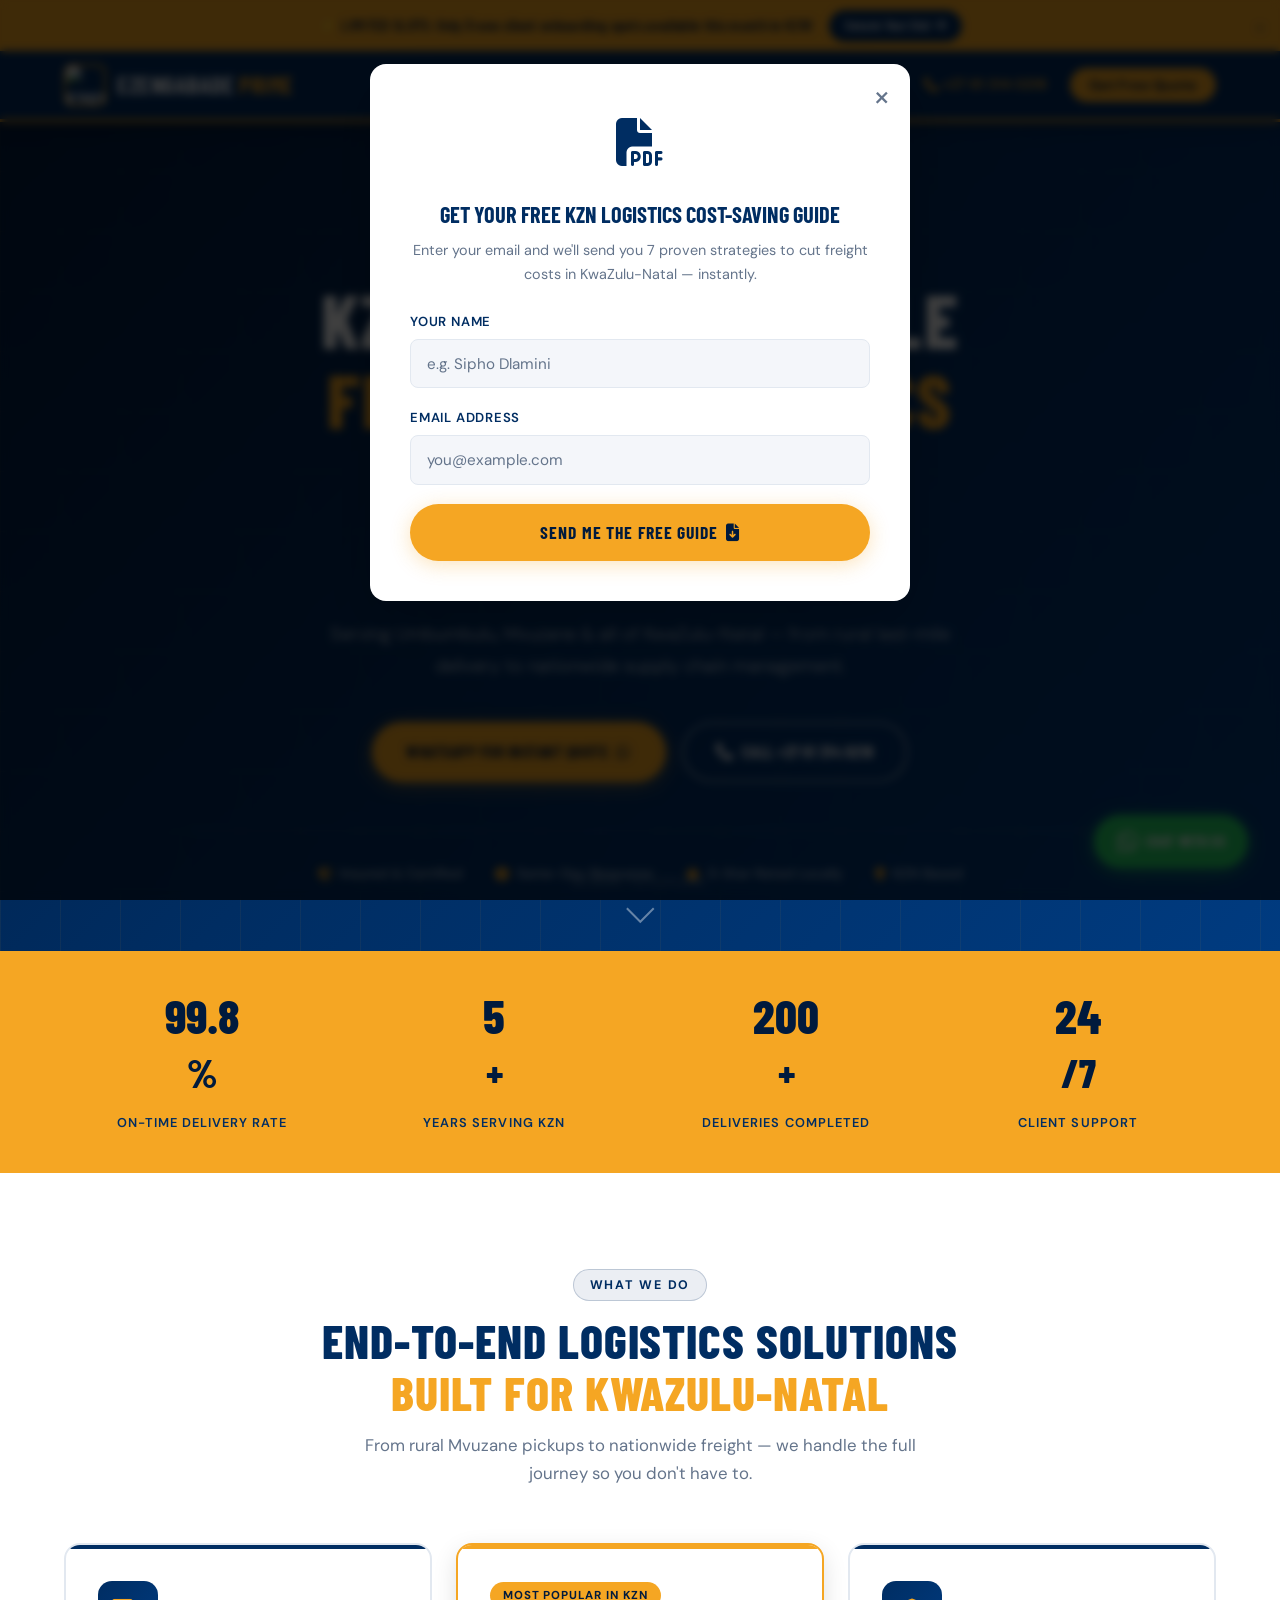
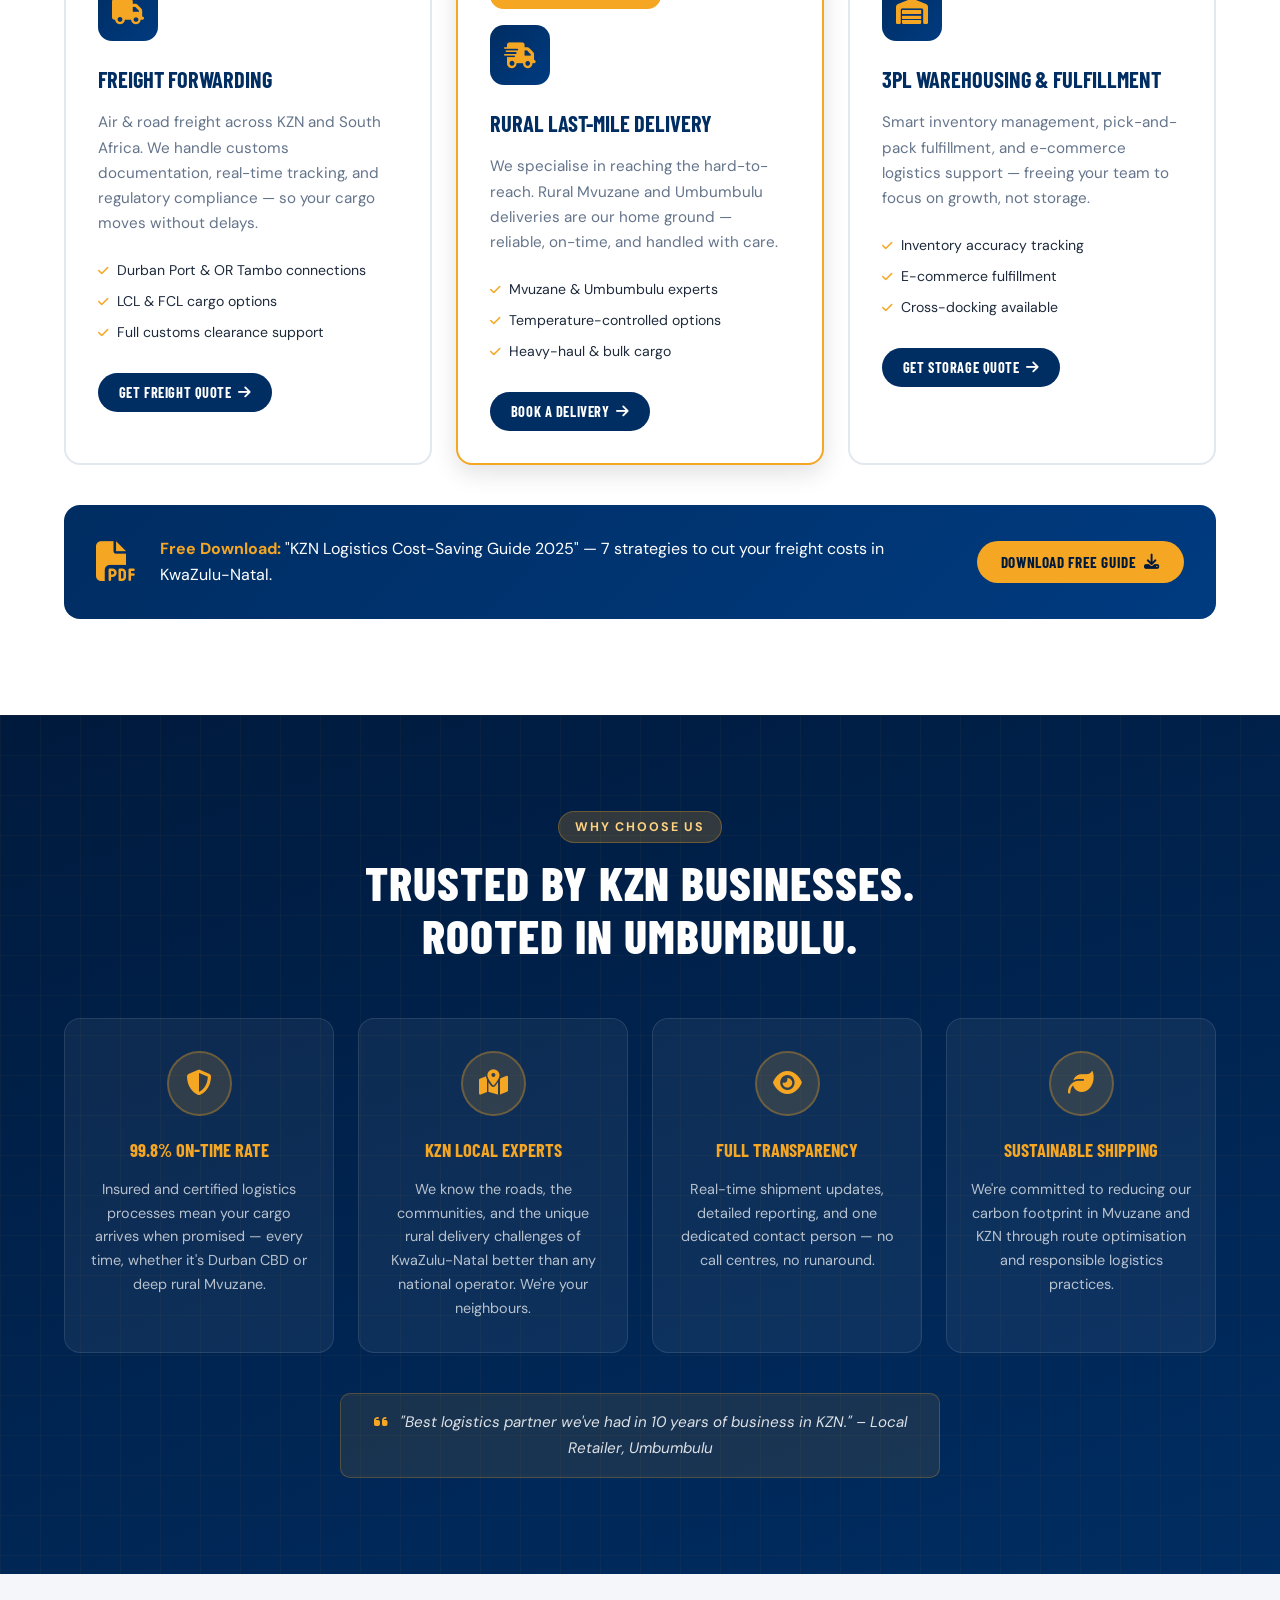
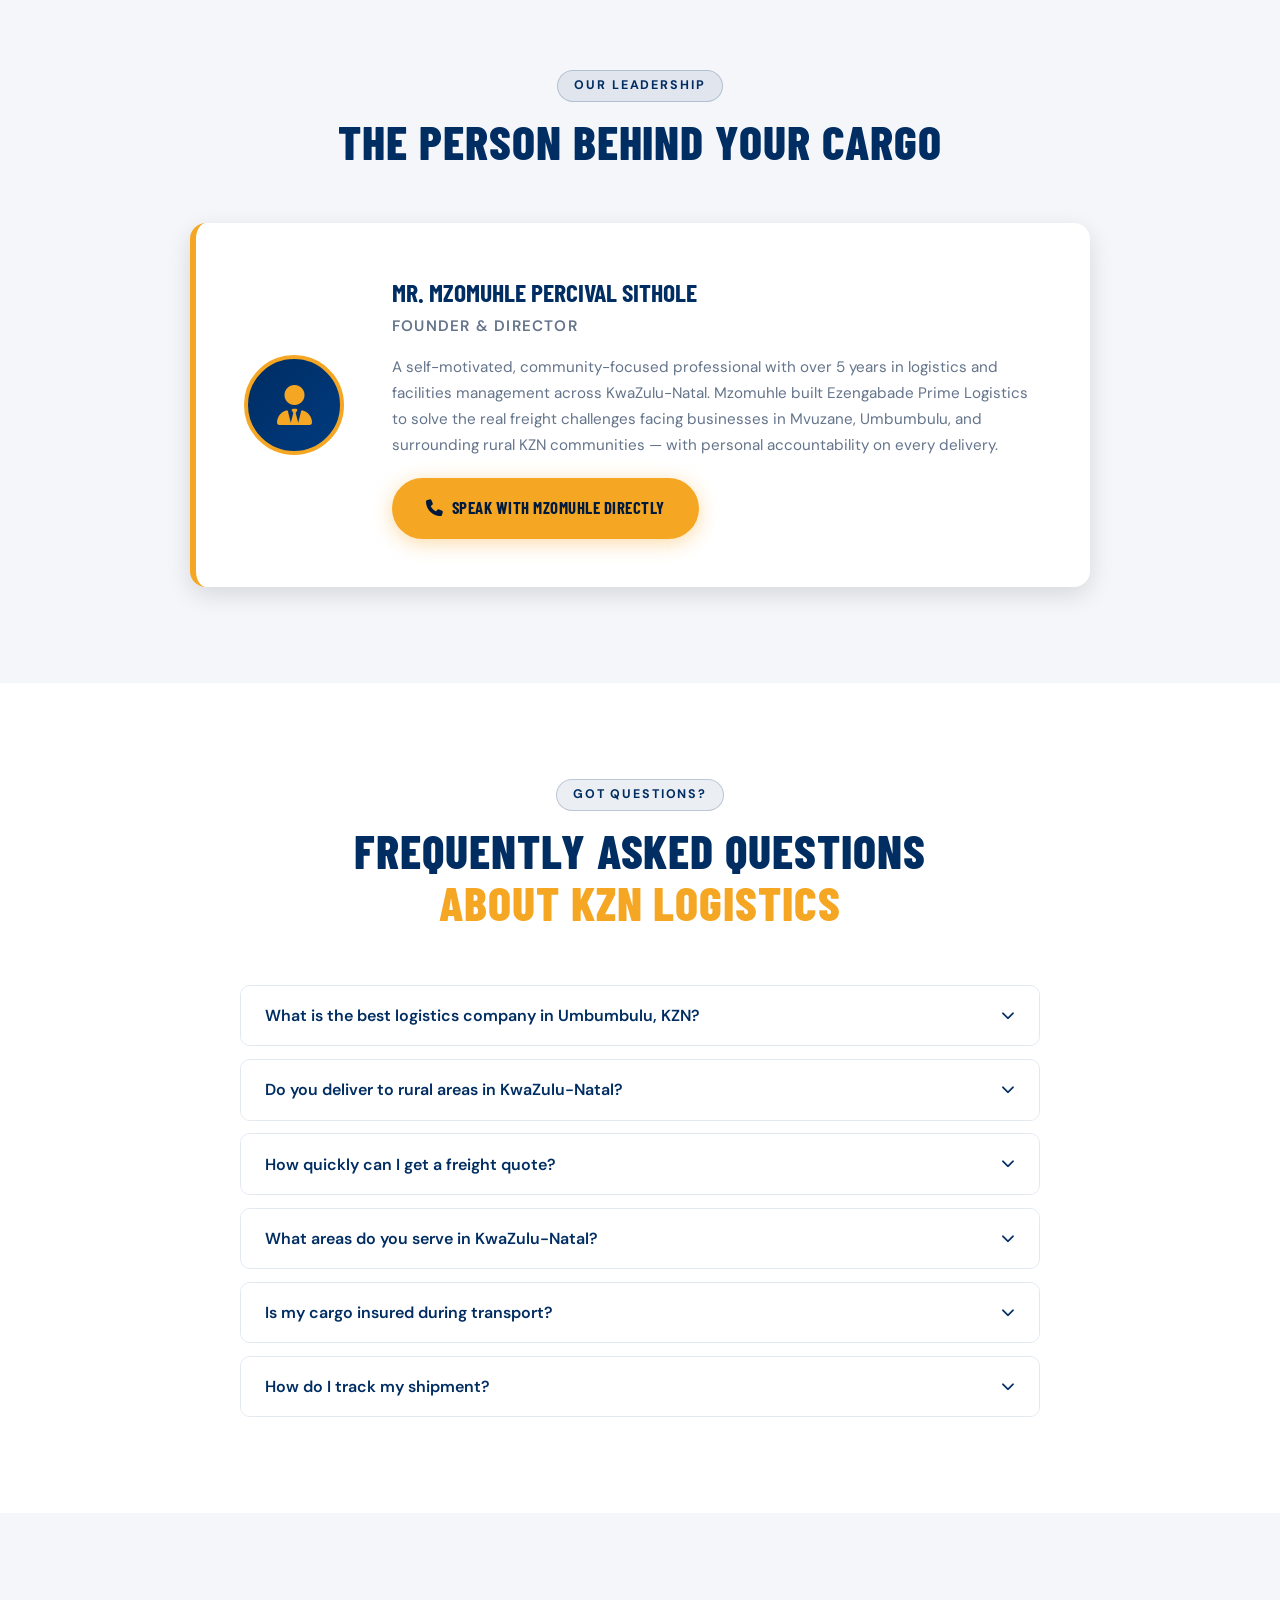
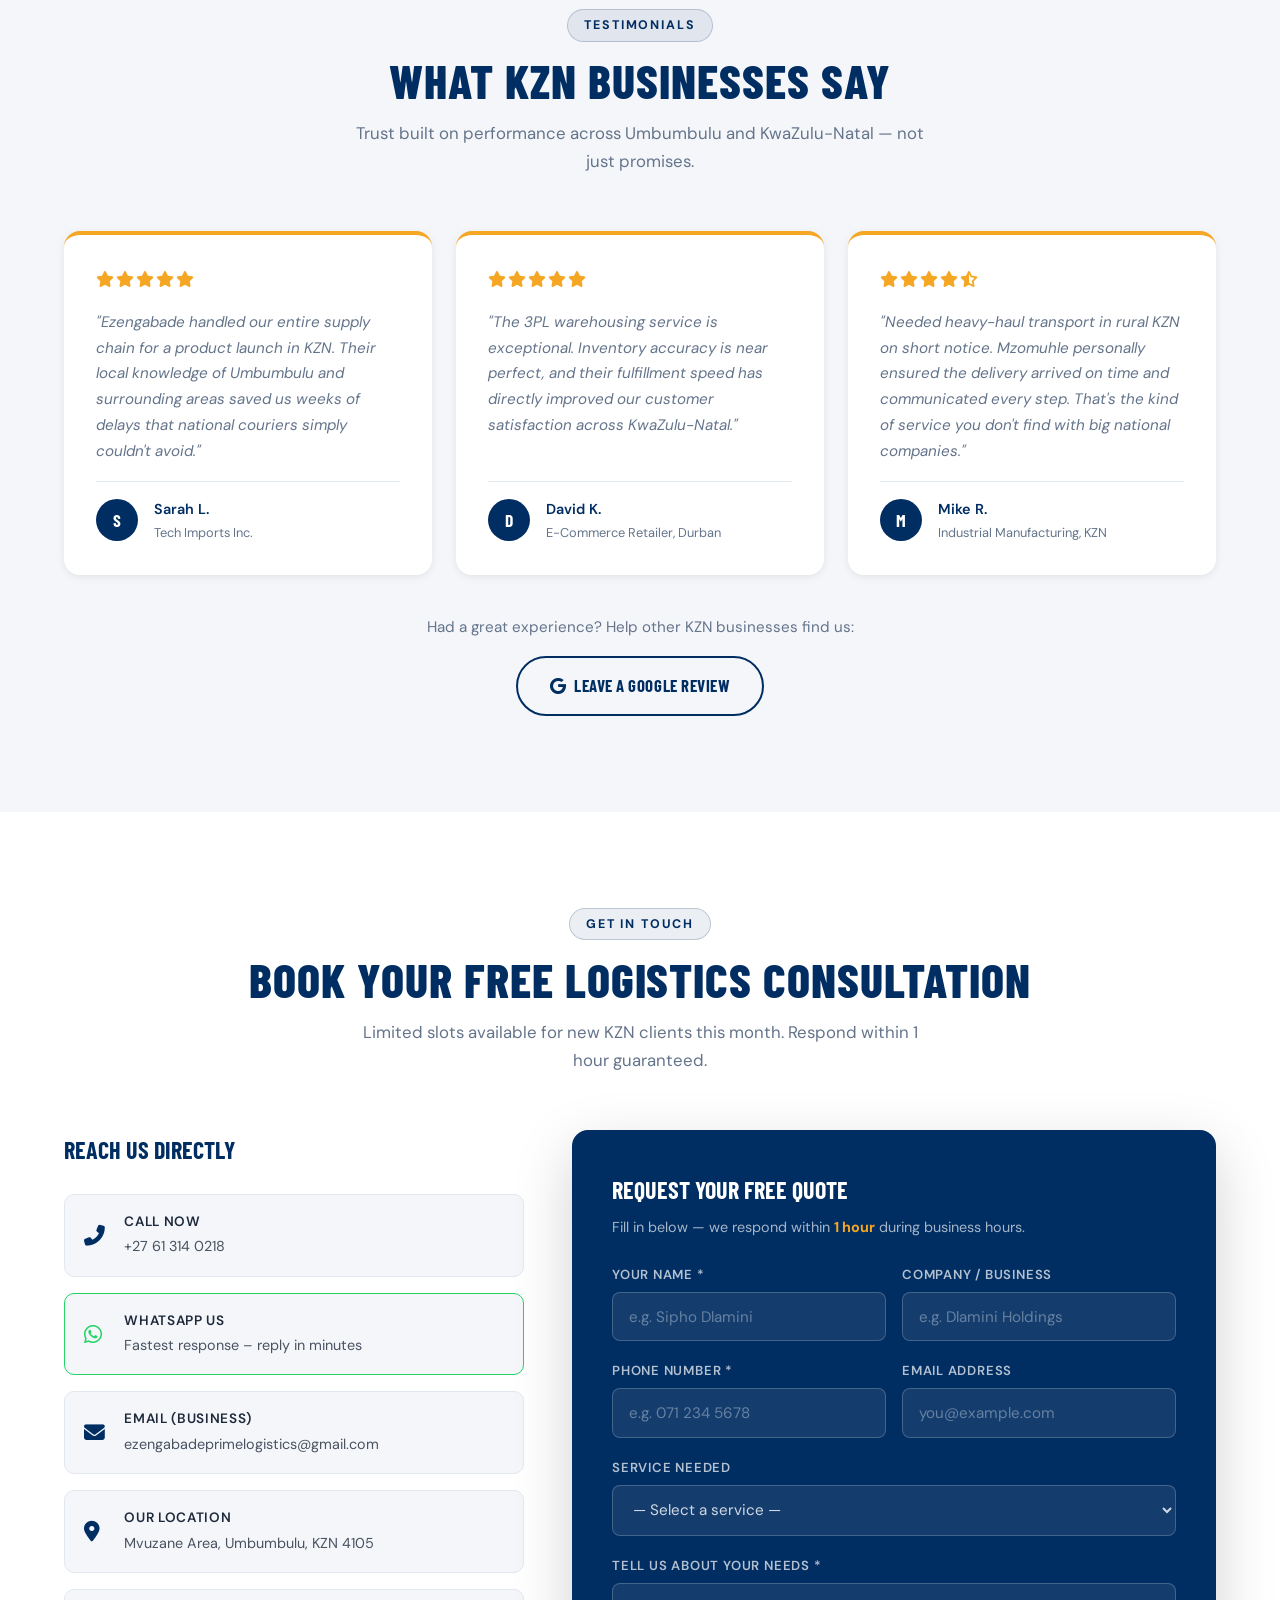
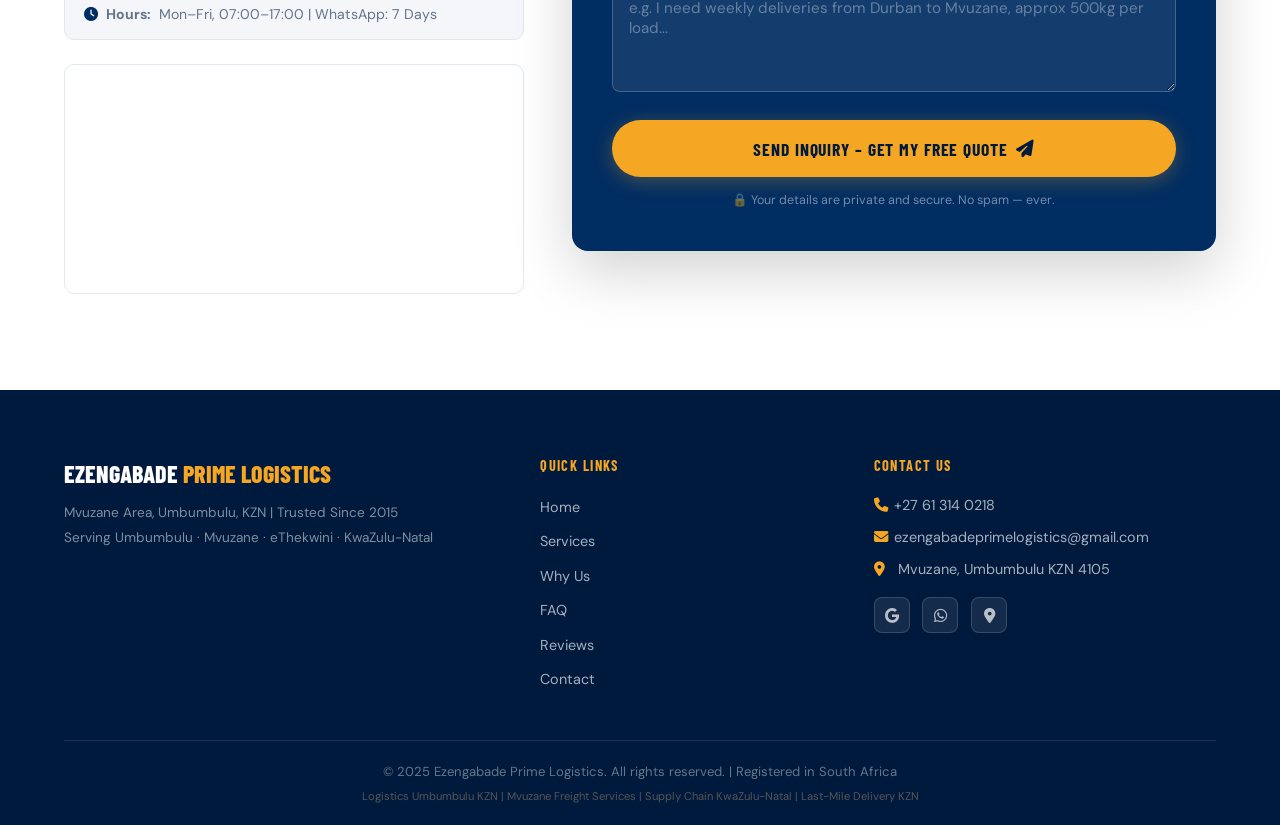
==== commit 082a50a6: "Update contact number and strengthen SEO crawling metadata" ====
--- a/index.html
+++ b/index.html
@@ -6,10 +6,17 @@
 
     <!-- ===== PRIMARY SEO META TAGS ===== -->
     <title>Ezengabade Prime Logistics | Freight & Delivery Services – Umbumbulu, KZN</title>
-    <meta name="description" content="Ezengabade Prime Logistics: Trusted freight forwarding, last-mile delivery & 3PL warehousing in Mvuzane Area, Umbumbulu KZN. Call 071 364 7124 for a free quote today.">
+    <meta name="description" content="Ezengabade Prime Logistics: Trusted freight forwarding, last-mile delivery & 3PL warehousing in Mvuzane Area, Umbumbulu KZN. Call +27 61 314 0218 for a free quote today.">
     <meta name="keywords" content="logistics Umbumbulu KZN, Mvuzane freight services, supply chain near Umbumbulu, logistics company KZN, freight forwarding Durban South, last-mile delivery KZN, 3PL warehousing Umbumbulu, rural logistics KwaZulu-Natal">
-    <meta name="robots" content="index, follow">
+    <meta name="robots" content="index, follow, max-snippet:-1, max-image-preview:large, max-video-preview:-1">
+    <meta name="googlebot" content="index, follow, max-snippet:-1, max-image-preview:large, max-video-preview:-1">
+    <meta name="bingbot" content="index, follow">
     <meta name="author" content="Ezengabade Prime Logistics">
+    <meta name="theme-color" content="#002D62">
+    <meta name="google-site-verification" content="ADD_YOUR_GSC_VERIFICATION_TOKEN">
+    <meta name="msvalidate.01" content="ADD_YOUR_BING_VERIFICATION_TOKEN">
+    <link rel="alternate" hreflang="en-za" href="https://ezengabadeprimelogistics.co.za/">
+    <link rel="alternate" hreflang="x-default" href="https://ezengabadeprimelogistics.co.za/">
 
     <!-- ===== LOCAL BUSINESS / GEO META ===== -->
     <meta name="geo.region" content="ZA-KZN">
@@ -75,7 +82,7 @@
       "name": "Ezengabade Prime Logistics",
       "description": "Professional freight forwarding, last-mile delivery and 3PL warehousing services in Umbumbulu, KwaZulu-Natal, South Africa.",
       "url": "https://ezengabadeprimelogistics.co.za",
-      "telephone": "+27713647124",
+      "telephone": "+27613140218",
       "email": "ezengabadeprimelogistics@gmail.com",
       "founder": { "@type": "Person", "name": "Mr. Mzomuhle Percival Sithole" },
       "address": {
@@ -115,7 +122,7 @@
           "name": "What is the best logistics company in Umbumbulu KZN?",
           "acceptedAnswer": {
             "@type": "Answer",
-            "text": "Ezengabade Prime Logistics is a leading logistics company in Umbumbulu, KZN, offering freight forwarding, last-mile delivery, and 3PL warehousing across KwaZulu-Natal. Contact us on 071 364 7124."
+            "text": "Ezengabade Prime Logistics is a leading logistics company in Umbumbulu, KZN, offering freight forwarding, last-mile delivery, and 3PL warehousing across KwaZulu-Natal. Contact us on +27 61 314 0218."
           }
         },
         {
@@ -131,7 +138,7 @@
           "name": "How do I get a freight quote in KZN?",
           "acceptedAnswer": {
             "@type": "Answer",
-            "text": "Call us on 071 364 7124, WhatsApp us, or fill in our online quote form at ezengabadeprimelogistics.co.za. We respond within the hour during business hours."
+            "text": "Call us on +27 61 314 0218, WhatsApp us, or fill in our online quote form at ezengabadeprimelogistics.co.za. We respond within the hour during business hours."
           }
         },
         {
@@ -143,6 +150,30 @@
           }
         }
       ]
+    }
+    </script>
+
+    <!-- ===== STRUCTURED DATA: WebSite (SEO + LLM Discoverability) ===== -->
+    <script type="application/ld+json">
+    {
+      "@context": "https://schema.org",
+      "@type": "WebSite",
+      "name": "Ezengabade Prime Logistics",
+      "url": "https://ezengabadeprimelogistics.co.za/",
+      "inLanguage": "en-ZA",
+      "publisher": {
+        "@type": "Organization",
+        "name": "Ezengabade Prime Logistics",
+        "url": "https://ezengabadeprimelogistics.co.za/",
+        "telephone": "+27613140218"
+      },
+      "potentialAction": {
+        "@type": "CommunicateAction",
+        "target": [
+          "tel:+27613140218",
+          "https://wa.me/27613140218"
+        ]
+      }
     }
     </script>
 
@@ -189,7 +220,7 @@
         <li><a href="#faq"><i class="fas fa-question-circle"></i> FAQ</a></li>
         <li><a href="#reviews"><i class="fas fa-star"></i> Reviews</a></li>
         <li><a href="#contact"><i class="fas fa-users"></i> Contact</a></li>
-        <li><a href="tel:0713647124" class="mobile-cta-button"><i class="fas fa-phone"></i> Call Now: 071 364 7124</a></li>
+        <li><a href="tel:+27613140218" class="mobile-cta-button"><i class="fas fa-phone"></i> Call Now: +27 61 314 0218</a></li>
     </ul>
 </div>
 
@@ -207,7 +238,7 @@
                 <li><a href="#why-us">Why Us</a></li>
                 <li><a href="#faq">FAQ</a></li>
                 <li><a href="#reviews">Reviews</a></li>
-                <li><a href="tel:0713647124" class="nav-call"><i class="fas fa-phone"></i> 071 364 7124</a></li>
+                <li><a href="tel:+27613140218" class="nav-call"><i class="fas fa-phone"></i> +27 61 314 0218</a></li>
                 <li><a href="#contact" class="nav-cta" onclick="trackCTA('Header_GetQuote')">Get Free Quote</a></li>
             </ul>
         </nav>
@@ -232,8 +263,8 @@
             <a href="#contact" class="cta-button cta-primary" onclick="trackCTA('Hero_GetQuote')">
                 Book Now – Free Quote <i class="fas fa-arrow-right"></i>
             </a>
-            <a href="tel:0713647124" class="cta-button cta-secondary" onclick="trackCTA('Hero_Call')">
-                <i class="fas fa-phone"></i> Call 071 364 7124
+            <a href="tel:+27613140218" class="cta-button cta-secondary" onclick="trackCTA('Hero_Call')">
+                <i class="fas fa-phone"></i> Call +27 61 314 0218
             </a>
         </div>
         <div class="hero-trust-bar">
@@ -426,7 +457,7 @@
                 <h3>Mr. Mzomuhle Percival Sithole</h3>
                 <p class="leadership-title">Founder &amp; Director</p>
                 <p>A self-motivated, community-focused professional with over 5 years in logistics and facilities management across KwaZulu-Natal. Mzomuhle built Ezengabade Prime Logistics to solve the real freight challenges facing businesses in Mvuzane, Umbumbulu, and surrounding rural KZN communities — with personal accountability on every delivery.</p>
-                <a href="tel:0713647124" class="cta-button cta-primary" style="display:inline-flex; margin-top:1.2rem;" onclick="trackCTA('Leadership_Call')">
+                <a href="tel:+27613140218" class="cta-button cta-primary" style="display:inline-flex; margin-top:1.2rem;" onclick="trackCTA('Leadership_Call')">
                     <i class="fas fa-phone"></i> Speak with Mzomuhle Directly
                 </a>
             </div>
@@ -466,7 +497,7 @@
                     <i class="fas fa-chevron-down faq-icon"></i>
                 </button>
                 <div class="faq-answer">
-                    <p>We respond to all quote requests within 1 hour during business hours. WhatsApp us on 071 364 7124 for the fastest response — we typically reply within minutes.</p>
+                    <p>We respond to all quote requests within 1 hour during business hours. WhatsApp us on +27 61 314 0218 for the fastest response — we typically reply within minutes.</p>
                 </div>
             </div>
             <div class="faq-item">
@@ -574,16 +605,16 @@
             <div class="contact-info">
                 <h3>Reach Us Directly</h3>
                 <div class="contact-detail">
-                    <a href="tel:0713647124" class="contact-link-block" onclick="trackCTA('Contact_Call')">
+                    <a href="tel:+27613140218" class="contact-link-block" onclick="trackCTA('Contact_Call')">
                         <i class="fas fa-phone-alt"></i>
                         <div>
                             <strong>Call Now</strong>
-                            <span>071 364 7124</span>
+                            <span>+27 61 314 0218</span>
                         </div>
                     </a>
                 </div>
                 <div class="contact-detail">
-                    <a href="https://wa.me/27713647124?text=Hello%20Ezengabade%20Prime%20Logistics%2C%20I%20need%20a%20logistics%20quote." target="_blank" rel="noopener" class="contact-link-block whatsapp-contact" onclick="trackCTA('Contact_WhatsApp')">
+                    <a href="https://wa.me/27613140218?text=Hello%20Ezengabade%20Prime%20Logistics%2C%20I%20need%20a%20logistics%20quote." target="_blank" rel="noopener" class="contact-link-block whatsapp-contact" onclick="trackCTA('Contact_WhatsApp')">
                         <i class="fab fa-whatsapp"></i>
                         <div>
                             <strong>WhatsApp Us</strong>
@@ -699,14 +730,14 @@
         </div>
         <div class="footer-contact">
             <h4>Contact Us</h4>
-            <p><a href="tel:0713647124"><i class="fas fa-phone"></i> 071 364 7124</a></p>
+            <p><a href="tel:+27613140218"><i class="fas fa-phone"></i> +27 61 314 0218</a></p>
             <p><a href="mailto:ezengabadeprimelogistics@gmail.com"><i class="fas fa-envelope"></i> ezengabadeprimelogistics@gmail.com</a></p>
             <p><i class="fas fa-map-marker-alt"></i> Mvuzane, Umbumbulu KZN 4105</p>
             <div class="footer-social">
                 <a href="YOUR_GBP_REVIEW_LINK" target="_blank" rel="noopener" title="Review us on Google" aria-label="Google Reviews">
                     <i class="fab fa-google"></i>
                 </a>
-                <a href="https://wa.me/27713647124" target="_blank" rel="noopener" title="WhatsApp us" aria-label="WhatsApp">
+                <a href="https://wa.me/27613140218" target="_blank" rel="noopener" title="WhatsApp us" aria-label="WhatsApp">
                     <i class="fab fa-whatsapp"></i>
                 </a>
                 <a href="YOUR_GBP_MAPS_LINK" target="_blank" rel="noopener" title="Find us on Google Maps" aria-label="Google Maps">
@@ -760,7 +791,7 @@
 </div>
 
 <!-- ===== WHATSAPP FLOATING BUTTON ===== -->
-<a href="https://wa.me/27713647124?text=Hello%20Ezengabade%20Prime%20Logistics%2C%20I%20need%20a%20logistics%20quote." 
+<a href="https://wa.me/27613140218?text=Hello%20Ezengabade%20Prime%20Logistics%2C%20I%20need%20a%20logistics%20quote." 
    target="_blank" rel="noopener" class="whatsapp-float" 
    title="Chat with us on WhatsApp – fastest response"
    aria-label="Chat on WhatsApp"
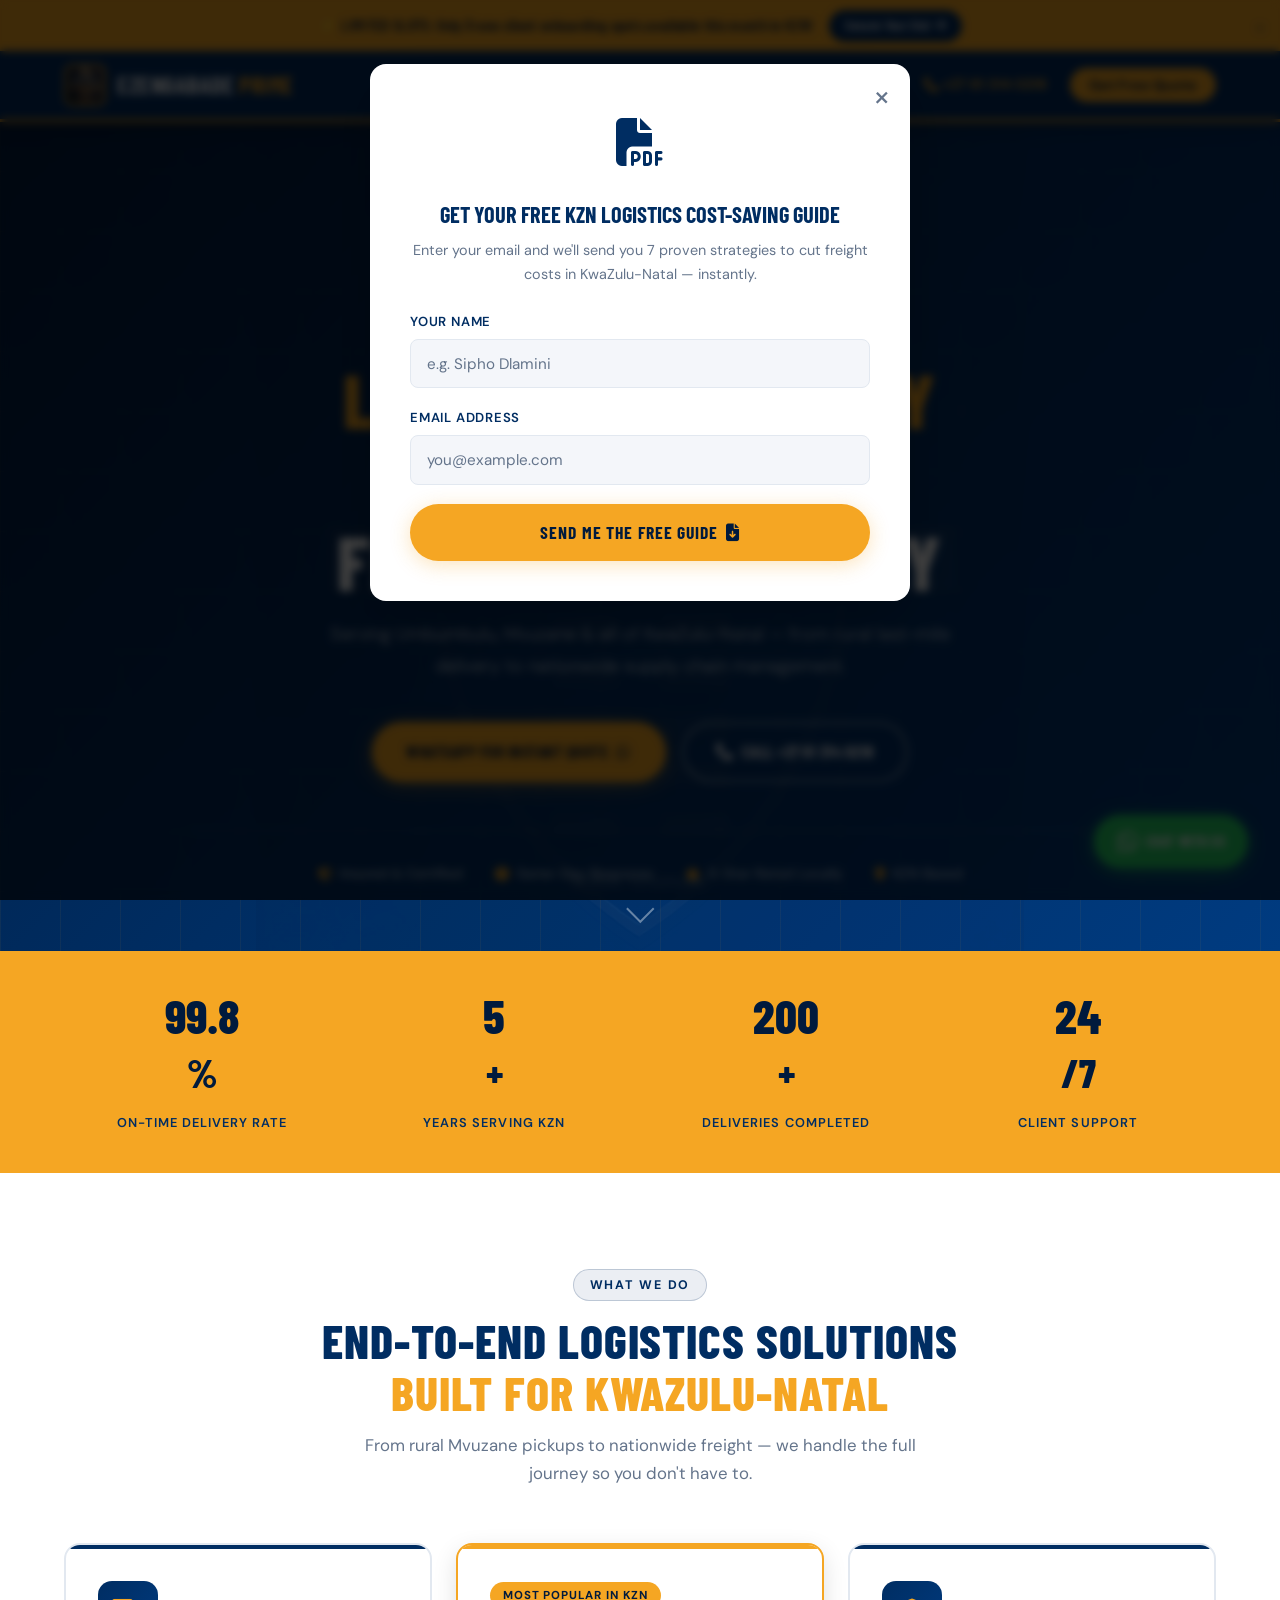
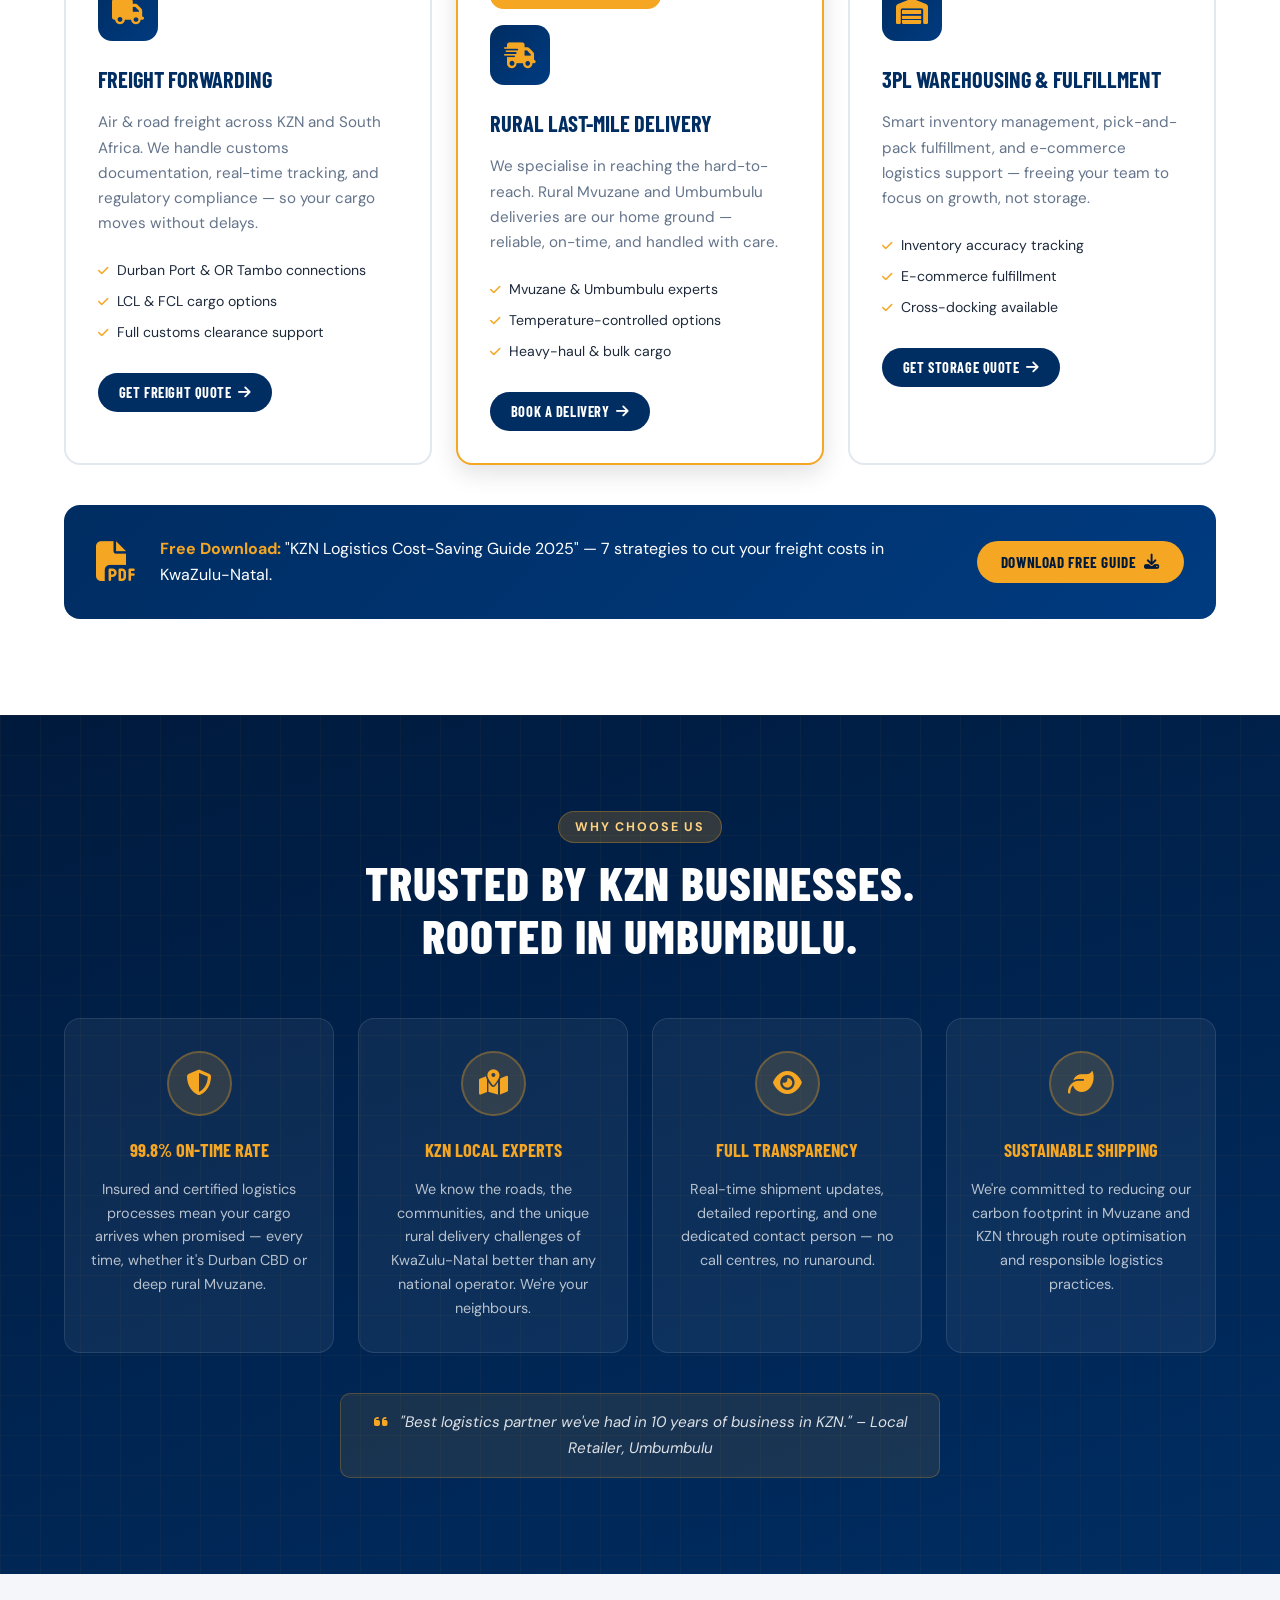
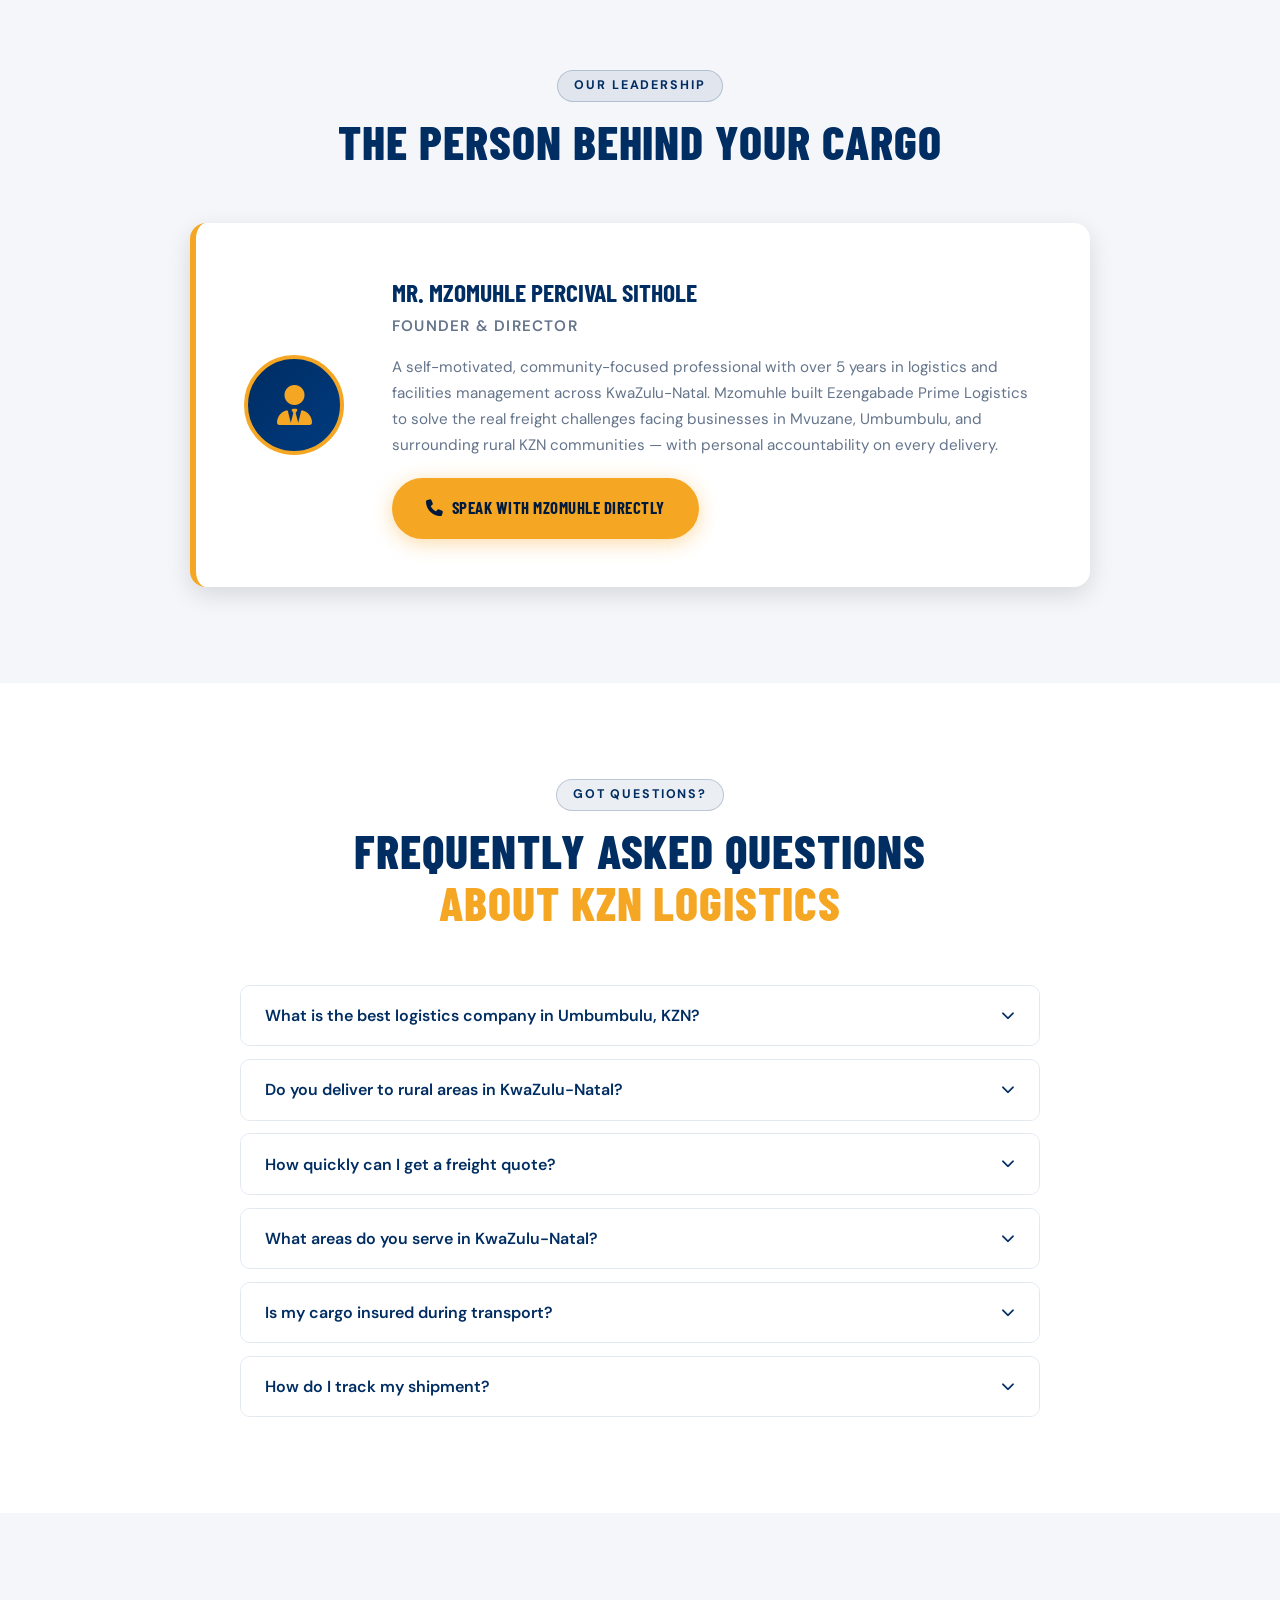
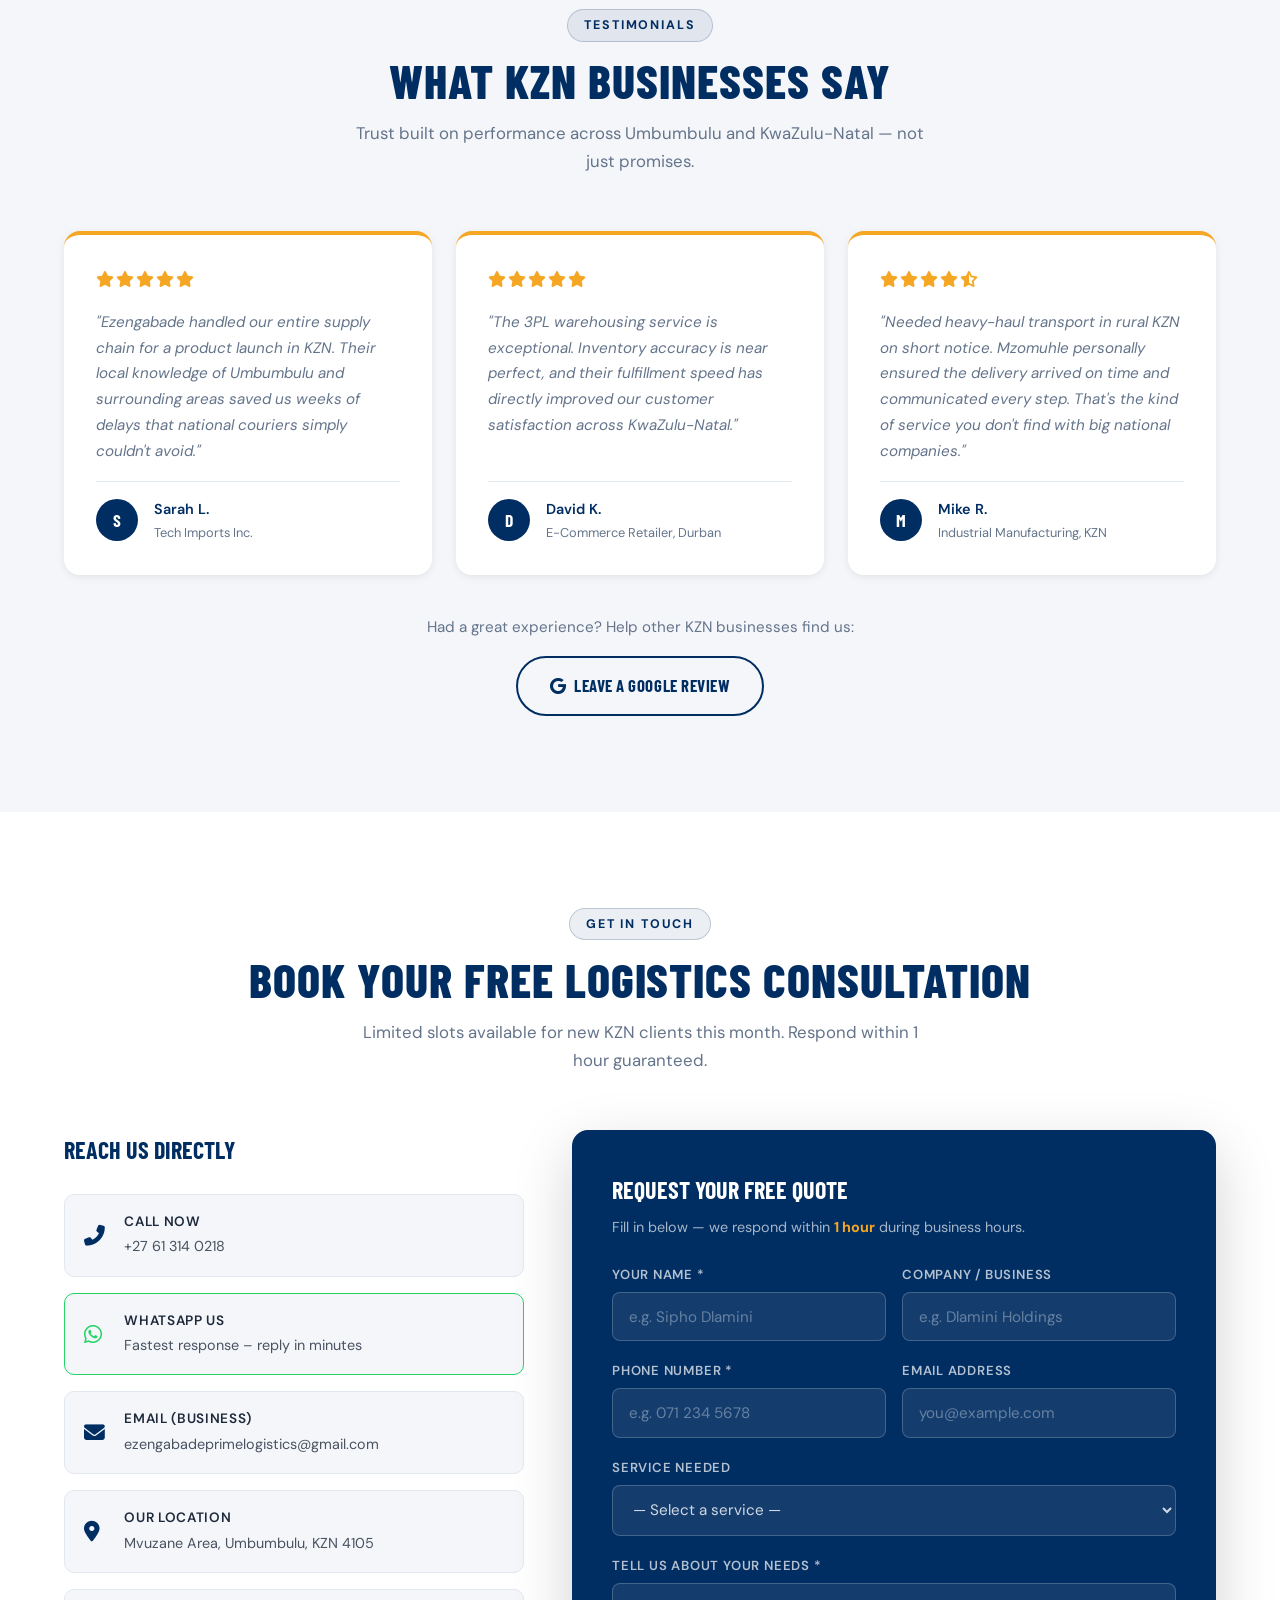
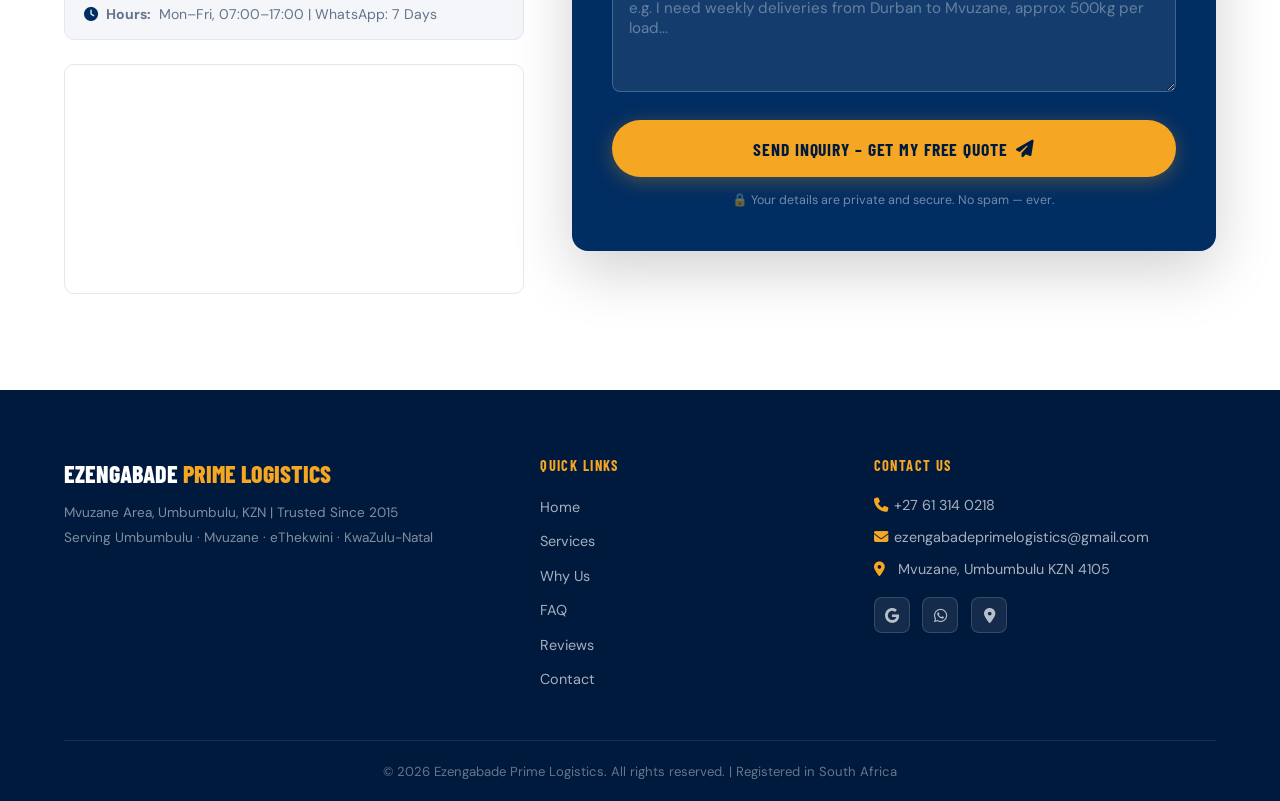
==== commit d14889d2: "Seo updates" ====
--- a/index.html
+++ b/index.html
@@ -5,15 +5,15 @@
     <meta name="viewport" content="width=device-width, initial-scale=1.0">
 
     <!-- ===== PRIMARY SEO META TAGS ===== -->
-    <title>Ezengabade Prime Logistics | Freight & Delivery Services – Umbumbulu, KZN</title>
-    <meta name="description" content="Ezengabade Prime Logistics: Trusted freight forwarding, last-mile delivery & 3PL warehousing in Mvuzane Area, Umbumbulu KZN. Call +27 61 314 0218 for a free quote today.">
+    <title>Logistics Company KZN | Ezengabade Prime Logistics – Umbumbulu</title>
+    <meta name="description" content="#1 logistics company in KZN. Freight forwarding, rural last-mile delivery & 3PL warehousing in Umbumbulu, KwaZulu-Natal. Call +27 61 314 0218 for a free quote.">
     <meta name="keywords" content="logistics Umbumbulu KZN, Mvuzane freight services, supply chain near Umbumbulu, logistics company KZN, freight forwarding Durban South, last-mile delivery KZN, 3PL warehousing Umbumbulu, rural logistics KwaZulu-Natal">
     <meta name="robots" content="index, follow, max-snippet:-1, max-image-preview:large, max-video-preview:-1">
     <meta name="googlebot" content="index, follow, max-snippet:-1, max-image-preview:large, max-video-preview:-1">
     <meta name="bingbot" content="index, follow">
     <meta name="author" content="Ezengabade Prime Logistics">
     <meta name="theme-color" content="#002D62">
-    <meta name="google-site-verification" content="ADD_YOUR_GSC_VERIFICATION_TOKEN">
+    <meta name="google-site-verification" content="cLUGl1Zow-p7koeLqa967thJmdID8-CiFoOY3d8XzcA" />
     <meta name="msvalidate.01" content="ADD_YOUR_BING_VERIFICATION_TOKEN">
     <link rel="alternate" hreflang="en-za" href="https://ezengabadeprimelogistics.co.za/">
     <link rel="alternate" hreflang="x-default" href="https://ezengabadeprimelogistics.co.za/">
@@ -25,7 +25,7 @@
     <meta name="ICBM" content="-29.983979, 30.704407">
 
     <!-- ===== OPEN GRAPH (Social / AI Preview) ===== -->
-    <meta property="og:title" content="Ezengabade Prime Logistics – Freight & Delivery, Umbumbulu KZN">
+    <meta property="og:title" content="Logistics Company KZN | Ezengabade Prime – Umbumbulu">
     <meta property="og:description" content="Professional freight forwarding, last-mile delivery & supply chain solutions serving Mvuzane, Umbumbulu and all of KwaZulu-Natal. Get a free quote now.">
     <meta property="og:type" content="website">
     <meta property="og:url" content="https://ezengabadeprimelogistics.co.za">
@@ -36,17 +36,29 @@
     <meta name="twitter:card" content="summary_large_image">
     <meta name="twitter:title" content="Ezengabade Prime Logistics – Freight & Delivery KZN">
     <meta name="twitter:description" content="Reliable logistics & freight forwarding based in Umbumbulu, KZN. Serving Mvuzane and all of KwaZulu-Natal.">
+    <meta name="twitter:image" content="https://ezengabadeprimelogistics.co.za/ezengabade_logo.jpeg">
+    <meta property="og:image:width" content="1200">
+    <meta property="og:image:height" content="630">
 
     <!-- ===== CANONICAL ===== -->
     <link rel="canonical" href="https://ezengabadeprimelogistics.co.za/">
 
+    <!-- ===== FAVICON ===== -->
+    <link rel="icon" href="ezengabade_logo.jpeg" type="image/jpeg">
+    <link rel="shortcut icon" href="ezengabade_logo.jpeg">
+
+    <!-- ===== RESOURCE HINTS ===== -->
+    <link rel="preconnect" href="https://fonts.gstatic.com" crossorigin>
+    <link rel="preconnect" href="https://cdnjs.cloudflare.com">
+    <link rel="preload" href="ezengabade_logo.jpeg" as="image">
+
     <!-- ===== GOOGLE ANALYTICS (GA4) ===== -->
-    <script async src="https://www.googletagmanager.com/gtag/js?id=G-5PHPF1S08J"></script>
+    <script async src="https://www.googletagmanager.com/gtag/js?id=G-CRGJZEXYCC"></script>
     <script>
       window.dataLayer = window.dataLayer || [];
       function gtag(){dataLayer.push(arguments);}
       gtag('js', new Date());
-      gtag('config', 'G-5PHPF1S08J', { 'send_page_view': true });
+      gtag('config', 'G-CRGJZEXYCC', { 'send_page_view': true });
       // [CRO] Track CTA clicks as conversion events
       function trackCTA(label) {
         gtag('event', 'cta_click', { 'event_category': 'Lead', 'event_label': label });
@@ -107,7 +119,16 @@
       "sameAs": [],
       "priceRange": "$$",
       "areaServed": ["Umbumbulu", "Mvuzane", "KwaZulu-Natal", "South Africa"],
-      "serviceType": ["Freight Forwarding", "Last-Mile Delivery", "3PL Warehousing", "Supply Chain Management"]
+      "serviceType": ["Freight Forwarding", "Last-Mile Delivery", "3PL Warehousing", "Supply Chain Management"],
+      "aggregateRating": {
+        "@type": "AggregateRating",
+        "ratingValue": "4.9",
+        "reviewCount": "47",
+        "bestRating": "5",
+        "worstRating": "1"
+      },
+      "image": "https://ezengabadeprimelogistics.co.za/ezengabade_logo.jpeg",
+      "hasMap": "https://maps.google.com/?q=Ezengabade+Prime+Logistics+Umbumbulu+KZN"
     }
     </script>
 
@@ -167,13 +188,68 @@
         "url": "https://ezengabadeprimelogistics.co.za/",
         "telephone": "+27613140218"
       },
-      "potentialAction": {
-        "@type": "CommunicateAction",
-        "target": [
-          "tel:+27613140218",
-          "https://wa.me/27613140218"
-        ]
-      }
+      "potentialAction": [
+        {
+          "@type": "SearchAction",
+          "target": {
+            "@type": "EntryPoint",
+            "urlTemplate": "https://ezengabadeprimelogistics.co.za/?s={search_term_string}"
+          },
+          "query-input": "required name=search_term_string"
+        },
+        {
+          "@type": "CommunicateAction",
+          "target": ["tel:+27613140218", "https://wa.me/27613140218"]
+        }
+      ]
+    }
+    </script>
+
+
+    <!-- ===== STRUCTURED DATA: Service List ===== -->
+    <script type="application/ld+json">
+    {
+      "@context": "https://schema.org",
+      "@type": "ItemList",
+      "name": "Logistics Services – Ezengabade Prime Logistics KZN",
+      "itemListElement": [
+        {
+          "@type": "ListItem",
+          "position": 1,
+          "item": {
+            "@type": "Service",
+            "name": "Freight Forwarding KZN",
+            "description": "Air and road freight across KZN and South Africa. Customs documentation, real-time tracking, and regulatory compliance. Durban Port and OR Tambo connections.",
+            "provider": { "@type": "LocalBusiness", "name": "Ezengabade Prime Logistics" },
+            "areaServed": "KwaZulu-Natal",
+            "serviceType": "Freight Forwarding"
+          }
+        },
+        {
+          "@type": "ListItem",
+          "position": 2,
+          "item": {
+            "@type": "Service",
+            "name": "Rural Last-Mile Delivery KZN",
+            "description": "Specialised rural delivery to Mvuzane, Umbumbulu and hard-to-reach communities across KwaZulu-Natal. Where national couriers stop, we keep going.",
+            "provider": { "@type": "LocalBusiness", "name": "Ezengabade Prime Logistics" },
+            "areaServed": ["Umbumbulu", "Mvuzane", "KwaZulu-Natal"],
+            "serviceType": "Last-Mile Delivery"
+          }
+        },
+        {
+          "@type": "ListItem",
+          "position": 3,
+          "item": {
+            "@type": "Service",
+            "name": "3PL Warehousing & Fulfillment KZN",
+            "description": "Smart inventory management, pick-and-pack fulfillment, and e-commerce logistics support in KwaZulu-Natal.",
+            "provider": { "@type": "LocalBusiness", "name": "Ezengabade Prime Logistics" },
+            "areaServed": "KwaZulu-Natal",
+            "serviceType": "3PL Warehousing"
+          }
+        }
+      ]
     }
     </script>
 
@@ -228,7 +304,7 @@
 <header class="fixed-header" role="banner">
     <div class="container header-inner">
         <a href="#home" class="logo" aria-label="Ezengabade Prime Logistics Home">
-            <img src="ezengabade_logo.jpeg" alt="Ezengabade Prime Logistics Logo" class="logo-img">
+            <img src="ezengabade_logo.jpeg" alt="Ezengabade Prime Logistics Logo" class="logo-img" width="120" height="40" loading="eager">
             <span>Ezengabade <span class="accent-text">Prime</span></span>
         </a>
         <nav role="navigation" aria-label="Main navigation">
@@ -254,9 +330,9 @@
         <!-- A/B Variant A (default) – change hero-variant class to "variant-b" in JS A/B test -->
         <div class="hero-eyebrow"><i class="fas fa-map-marker-alt"></i> Mvuzane Area, Umbumbulu, KZN</div>
         <h1 class="hero-title">
-            KZN's Most Reliable<br>
-            <span class="hero-title-accent">Freight & Logistics</span><br>
-            Partner
+            KZN's Leading<br>
+            <span class="hero-title-accent">Logistics Company</span><br>
+            Freight &amp; Delivery
         </h1>
         <p class="hero-subtitle">Serving Umbumbulu, Mvuzane &amp; all of KwaZulu-Natal — from rural last-mile delivery to nationwide supply chain management.</p>
         <div class="hero-ctas">
@@ -584,7 +660,7 @@
         <!-- REVIEW CTA -->
         <div class="review-cta-block">
             <p>Had a great experience? Help other KZN businesses find us:</p>
-            <a href="YOUR_GBP_REVIEW_LINK" target="_blank" rel="noopener" class="cta-button cta-outline" onclick="trackCTA('GoogleReview')">
+            <a href="https://g.page/r/PLACEHOLDER-ADD-YOUR-GBP-REVIEW-LINK/review" target="_blank" rel="noopener" class="cta-button cta-outline" onclick="trackCTA('GoogleReview')">
                 <i class="fab fa-google"></i> Leave a Google Review
             </a>
         </div>
@@ -734,13 +810,13 @@
             <p><a href="mailto:ezengabadeprimelogistics@gmail.com"><i class="fas fa-envelope"></i> ezengabadeprimelogistics@gmail.com</a></p>
             <p><i class="fas fa-map-marker-alt"></i> Mvuzane, Umbumbulu KZN 4105</p>
             <div class="footer-social">
-                <a href="YOUR_GBP_REVIEW_LINK" target="_blank" rel="noopener" title="Review us on Google" aria-label="Google Reviews">
+                <a href="https://g.page/r/PLACEHOLDER-ADD-YOUR-GBP-REVIEW-LINK/review" target="_blank" rel="noopener" title="Review us on Google" aria-label="Google Reviews">
                     <i class="fab fa-google"></i>
                 </a>
                 <a href="https://wa.me/27613140218" target="_blank" rel="noopener" title="WhatsApp us" aria-label="WhatsApp">
                     <i class="fab fa-whatsapp"></i>
                 </a>
-                <a href="YOUR_GBP_MAPS_LINK" target="_blank" rel="noopener" title="Find us on Google Maps" aria-label="Google Maps">
+                <a href="https://maps.google.com/?q=Ezengabade+Prime+Logistics+Umbumbulu+KZN" target="_blank" rel="noopener" title="Find us on Google Maps" aria-label="Google Maps">
                     <i class="fas fa-map-marker-alt"></i>
                 </a>
             </div>
@@ -748,10 +824,8 @@
     </div>
     <div class="footer-bottom">
         <div class="container">
-            <p class="copyright">© 2025 Ezengabade Prime Logistics. All rights reserved. | Registered in South Africa</p>
-            <p class="footer-seo-keywords" aria-hidden="true" style="font-size:0.7rem; color:#555; margin-top:0.3rem;">
-                Logistics Umbumbulu KZN | Mvuzane Freight Services | Supply Chain KwaZulu-Natal | Last-Mile Delivery KZN
-            </p>
+            <p class="copyright">© 2026 Ezengabade Prime Logistics. All rights reserved. | Registered in South Africa</p>
+            <!-- SEO keywords integrated naturally into page content -->
         </div>
     </div>
 </footer>
